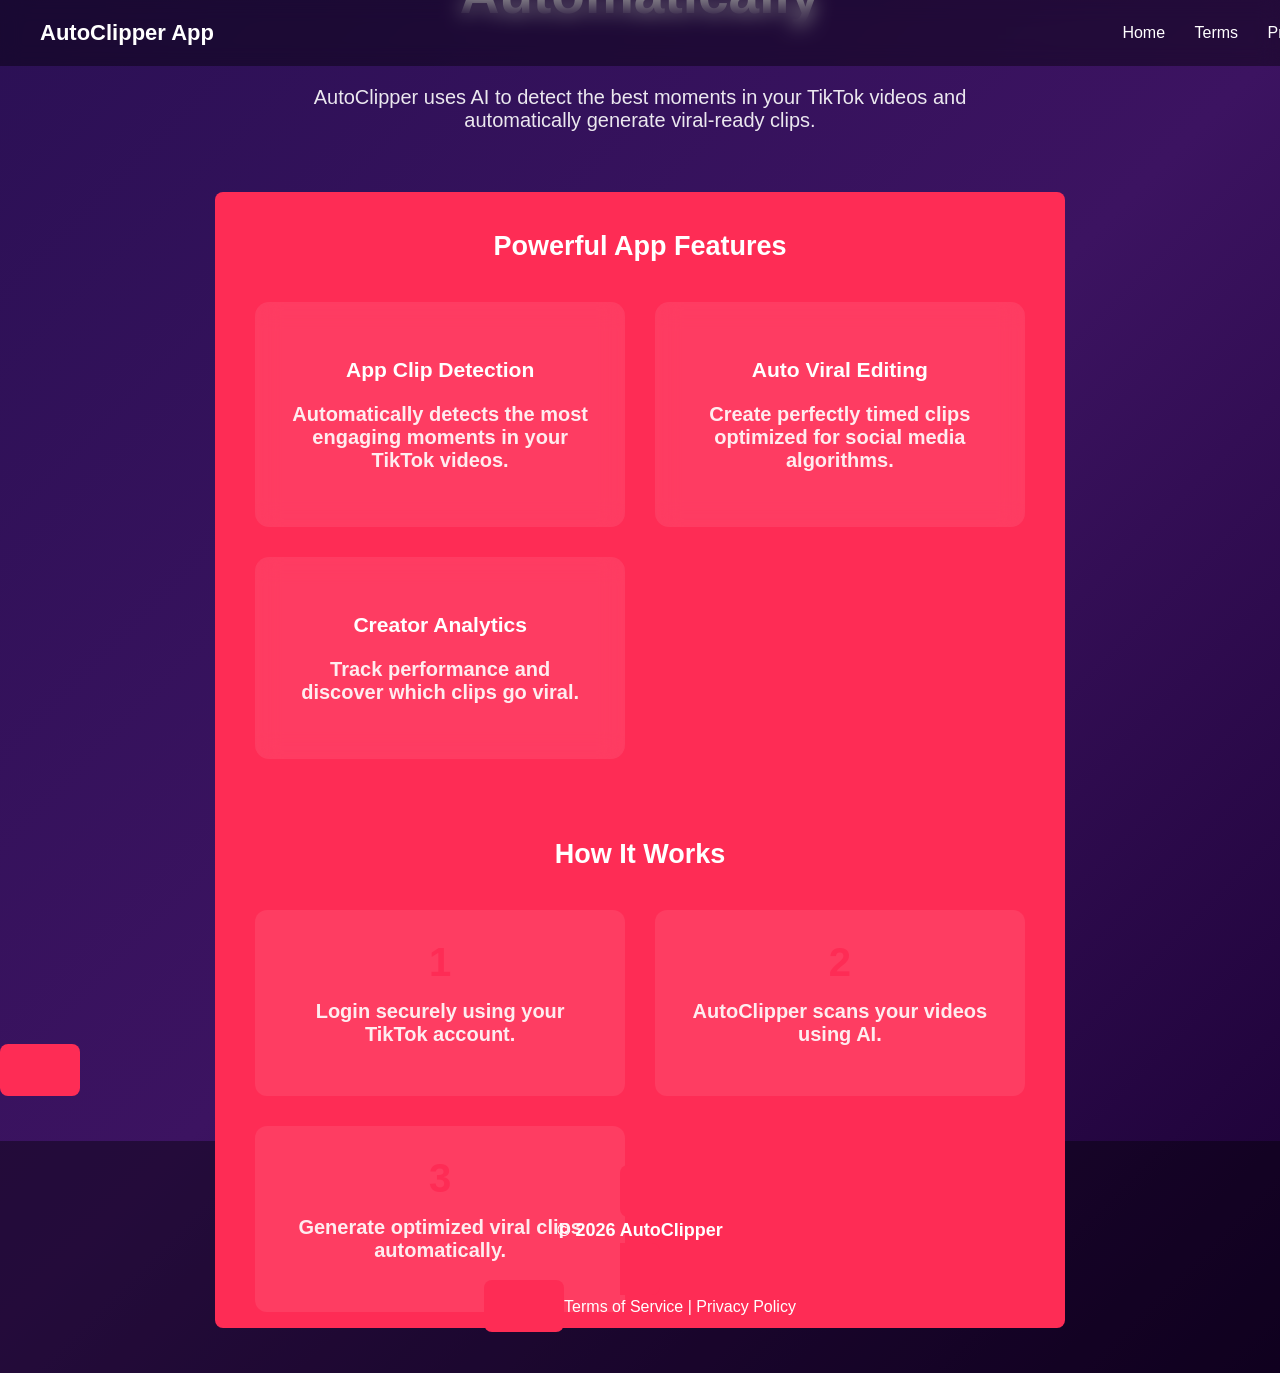
==== index.html @ c723d122 "commint and files" ====
<!DOCTYPE html>
<html lang="en">

<head>

<meta charset="UTF-8">
<meta name="viewport" content="width=device-width, initial-scale=1.0">

<title>AutoClipper App</title>

<style>

body{
margin:0;
font-family:Arial, Helvetica, sans-serif;
background:linear-gradient(135deg,#2b1055,#3c1361,#1a0033);
color:white;
}

nav{
position:fixed;
top:0;
width:100%;
display:flex;
justify-content:space-between;
align-items:center;
padding:20px 40px;
background:rgba(0,0,0,0.4);
backdrop-filter:blur(10px);
z-index:1000;
}

nav .logo{
font-size:22px;
font-weight:bold;
}

nav a{
color:white;
text-decoration:none;
margin-left:25px;
cursor:pointer;
}

.hero{
height:100vh;
display:flex;
flex-direction:column;
justify-content:center;
align-items:center;
text-align:center;
padding:20px;
}

.hero h1{
font-size:55px;
max-width:900px;
}

.hero p{
font-size:20px;
max-width:700px;
opacity:0.9;
margin-top:15px;
}

.tiktok-btn{
margin-top:40px;
padding:16px 40px;
font-size:18px;
border-radius:8px;
background:#fe2c55;
color:white;
text-decoration:none;
font-weight:bold;
transition:0.3s;
}

.tiktok-btn:hover{
background:#ff4d73;
transform:scale(1.05);
}

.container{
max-width:1100px;
margin:auto;
padding:60px 20px;
}

.features{
display:grid;
grid-template-columns:repeat(auto-fit,minmax(250px,1fr));
gap:30px;
margin-top:40px;
}

.card{
background:rgba(255,255,255,0.08);
padding:35px;
border-radius:14px;
backdrop-filter:blur(12px);
}

.steps{
display:grid;
grid-template-columns:repeat(auto-fit,minmax(250px,1fr));
gap:30px;
margin-top:40px;
}

.step{
background:rgba(255,255,255,0.08);
padding:30px;
border-radius:12px;
text-align:center;
}

.step-number{
font-size:40px;
font-weight:bold;
margin-bottom:10px;
color:#fe2c55;
}

.page{
display:none;
padding-top:120px;
}

.page.active{
display:block;
}

.legal-box{
max-width:900px;
margin:auto;
background:rgba(255,255,255,0.08);
padding:40px;
border-radius:12px;
backdrop-filter:blur(10px);
}

footer{
text-align:center;
padding:40px;
margin-top:60px;
background:rgba(0,0,0,0.4);
}

</style>

</head>

<body>

<nav>

<div class="logo">AutoClipper App</div>

<div>
<a onclick="showPage('home')">Home</a>
<a onclick="showPage('terms')">Terms</a>
<a onclick="showPage('privacy')">Privacy</a>
</div>

</nav>

<div id="home" class="page active">

<section class="hero">

<h1>
Turn TikTok Videos Into Viral Clips Automatically
</h1>

<p>
AutoClipper uses AI to detect the best moments in your TikTok videos and automatically generate viral-ready clips.
</p>

<a class="tiktok-btn"
href="https://www.tiktok.com/v2/auth/authorize/?client_key=const client_key = aw5hxji3xptu7r10Y&scope=user.info.basic,video.publish,video.upload&response_type=code&redirect_uri=const redirect_uri = https://pabonfelipe22-eng.github.io/Autoclipperalfaone/callback&state=123>

Login with TikTok

</a>

</section>

<div class="container">

<h2>Powerful App Features</h2>

<div class="features">

<div class="card">

<h3>App Clip Detection</h3>

<p>
Automatically detects the most engaging moments in your TikTok videos.
</p>

</div>

<div class="card">

<h3>Auto Viral Editing</h3>

<p>
Create perfectly timed clips optimized for social media algorithms.
</p>

</div>

<div class="card">

<h3>Creator Analytics</h3>

<p>
Track performance and discover which clips go viral.
</p>

</div>

</div>

<h2 style="margin-top:80px;">How It Works</h2>

<div class="steps">

<div class="step">

<div class="step-number">1</div>

<p>
Login securely using your TikTok account.
</p>

</div>

<div class="step">

<div class="step-number">2</div>

<p>
AutoClipper scans your videos using AI.
</p>

</div>

<div class="step">

<div class="step-number">3</div>

<p>
Generate optimized viral clips automatically.
</p>

</div>

</div>

</div>

</div>

<div id="terms" class="page">

<div class="legal-box">

<h1>Terms of Service</h1>

<p>
By accessing or using AutoClipper you agree to these terms.
</p>

<h3>Platform Usage</h3>

<p>
AutoClipper integrates TikTok Login Kit and the TikTok Content Posting API to allow users to upload and publish content.
</p>

<h3>User Responsibilities</h3>

<ul>
<li>Users are responsible for the videos they upload.</li>
<li>Content must follow TikTok community guidelines.</li>
<li>No illegal or copyrighted material.</li>
</ul>

<h3>Permissions Used</h3>

<ul>
<li>user.info.basic</li>
<li>video.upload</li>
<li>video.publish</li>
</ul>

</div>

</div>

<div id="privacy" class="page">

<div class="legal-box">

<h1>Privacy Policy</h1>

<p>
AutoClipper respects user privacy and protects personal data.
</p>

<h3>Information Collected</h3>

<ul>
<li>Basic TikTok profile information</li>
<li>Authorization tokens for API access</li>
</ul>

<h3>How Data Is Used</h3>

<p>
Information is used only for authentication and publishing videos to TikTok through the Content Posting API.
</p>

<h3>Security</h3>

<p>
We implement security practices to protect user data from unauthorized access.
</p>

</div>

</div>

<footer>

<p>© 2026 AutoClipper</p>

<p>
<a onclick="showPage('terms')">Terms of Service</a> |
<a onclick="showPage('privacy')">Privacy Policy</a>
</p>

</footer>

<script>

function showPage(page){

document.querySelectorAll(".page").forEach(p=>{
p.classList.remove("active")
})

document.getElementById(page).classList.add("active")

window.scrollTo({top:0,behavior:"smooth"})

}

</script>

</body>

</html>
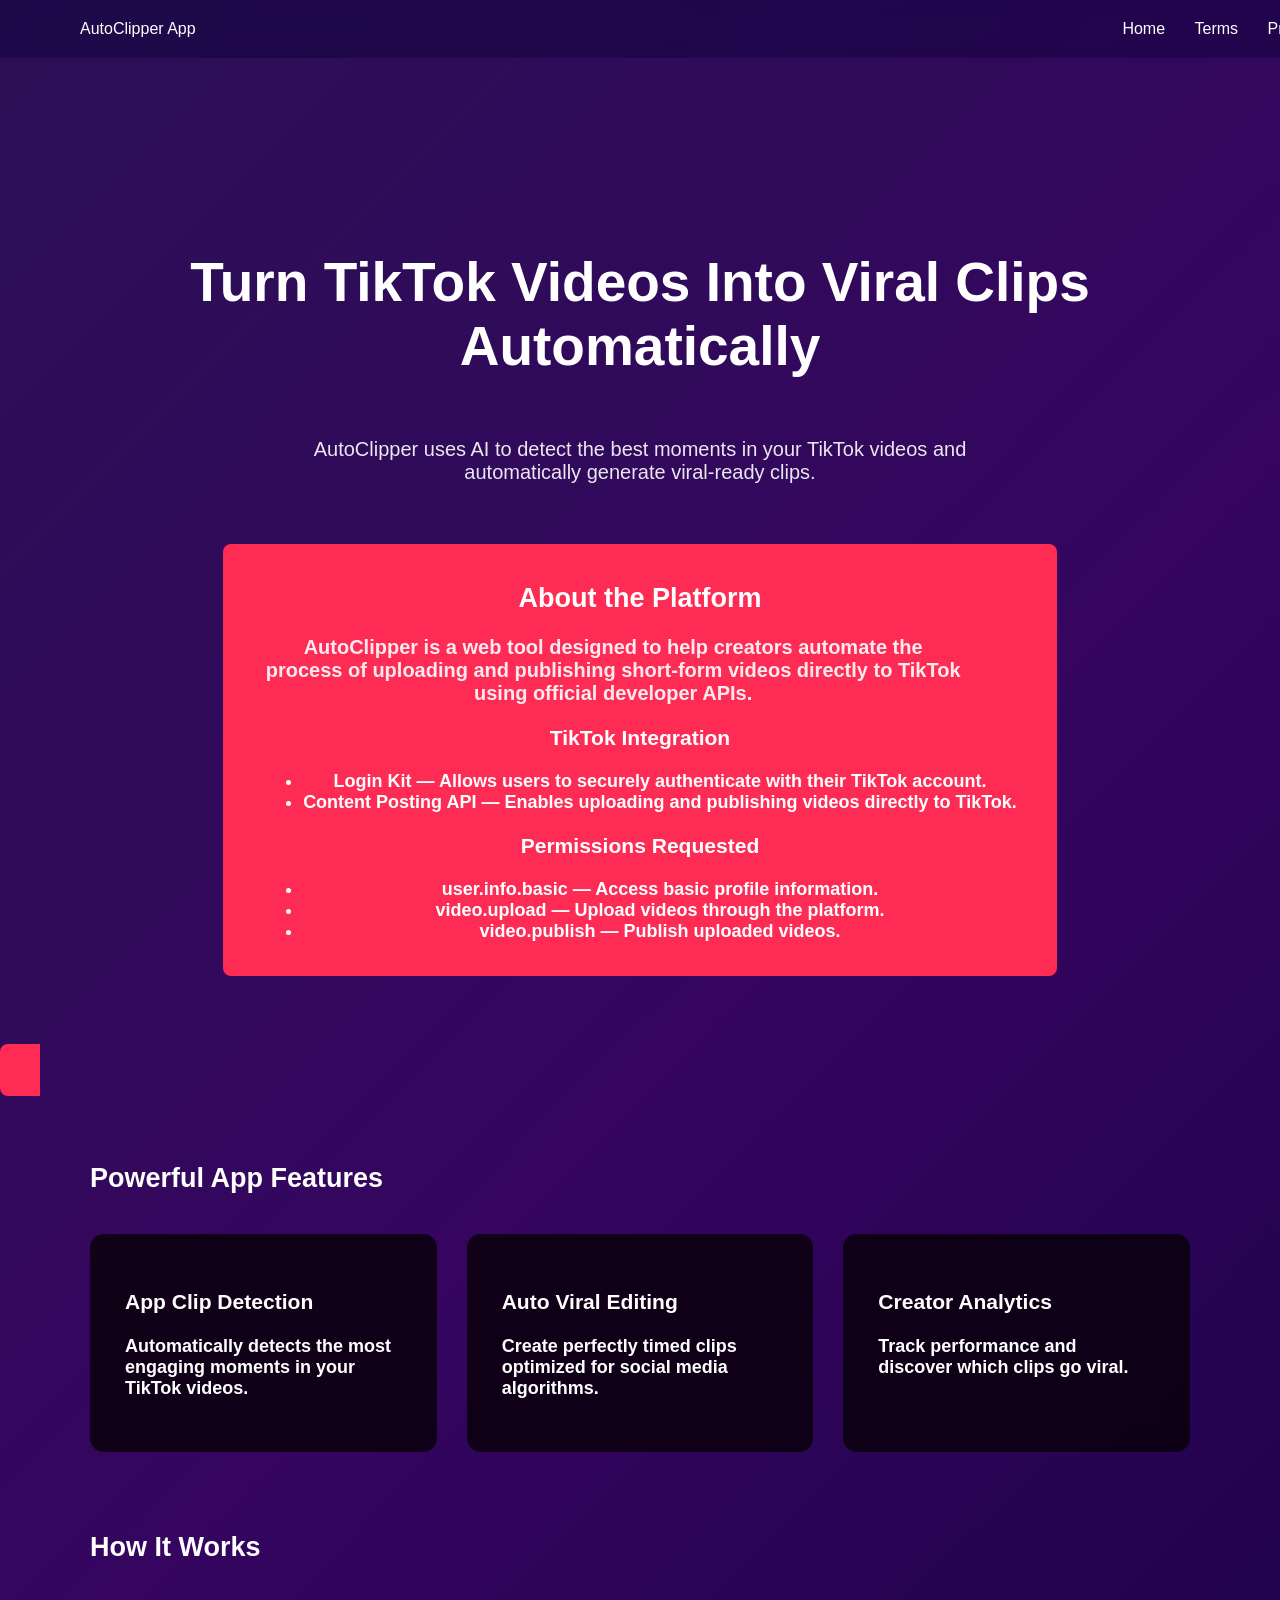
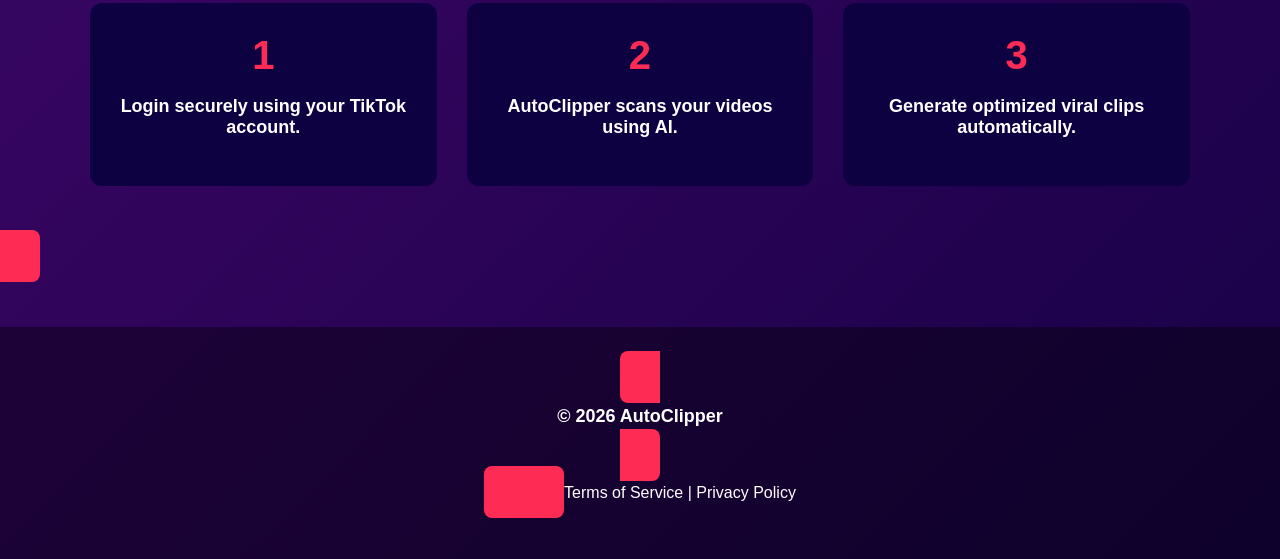
==== commit 513991a2: "modified new file" ====
--- a/index.html
+++ b/index.html
@@ -13,7 +13,7 @@
 body{
 margin:0;
 font-family:Arial, Helvetica, sans-serif;
-background:linear-gradient(135deg,#2b1055,#3c1361,#1a0033);
+background:linear-gradient(135deg,#2b1055,#35055f,#170147);
 color:white;
 }
 
@@ -30,9 +30,21 @@
 z-index:1000;
 }
 
-nav .logo{
-font-size:22px;
-font-weight:bold;
+nav{
+position:fixed;
+top:0;
+width:100%;
+display:flex;
+justify-content:space-between;
+align-items:center;
+padding:20px 80px; /* más espacio a los lados */
+background:rgba(11, 1, 57, 0.4);
+backdrop-filter:blur(10px);
+z-index:1000;
+}
+
+nav div:last-child{
+margin-right:40px; /* mueve Home Terms Privacy hacia la izquierda */
 }
 
 nav a{
@@ -40,8 +52,8 @@
 text-decoration:none;
 margin-left:25px;
 cursor:pointer;
-}
-
+font-weight:500;
+}
 .hero{
 height:100vh;
 display:flex;
@@ -95,7 +107,7 @@
 }
 
 .card{
-background:rgba(255,255,255,0.08);
+background:rgba(10, 0, 11, 0.844);
 padding:35px;
 border-radius:14px;
 backdrop-filter:blur(12px);
@@ -109,7 +121,7 @@
 }
 
 .step{
-background:rgba(255,255,255,0.08);
+background:rgb(13, 1, 65);
 padding:30px;
 border-radius:12px;
 text-align:center;
@@ -147,6 +159,28 @@
 background:rgba(0,0,0,0.4);
 }
 
+.about-platform{
+margin-top:60px;
+max-width:800px;
+background:rgba(255,255,255,0.08);
+padding:35px;
+border-radius:12px;
+backdrop-filter:blur(10px);
+text-align:left;
+}
+
+.about-platform h2{
+margin-bottom:15px;
+}
+
+.about-platform h3{
+margin-top:20px;
+}
+
+.about-platform ul{
+line-height:1.8;
+}
+
 </style>
 
 </head>
@@ -183,6 +217,31 @@
 Login with TikTok
 
 </a>
+
+<div class="about-platform">
+
+<h2>About the Platform</h2>
+
+<p>
+AutoClipper is a web tool designed to help creators automate the process of uploading and publishing short-form videos directly to TikTok using official developer APIs.
+</p>
+
+<h3>TikTok Integration</h3>
+
+<ul>
+<li><strong>Login Kit</strong> — Allows users to securely authenticate with their TikTok account.</li>
+<li><strong>Content Posting API</strong> — Enables uploading and publishing videos directly to TikTok.</li>
+</ul>
+
+<h3>Permissions Requested</h3>
+
+<ul>
+<li><strong>user.info.basic</strong> — Access basic profile information.</li>
+<li><strong>video.upload</strong> — Upload videos through the platform.</li>
+<li><strong>video.publish</strong> — Publish uploaded videos.</li>
+</ul>
+
+</div>
 
 </section>
 
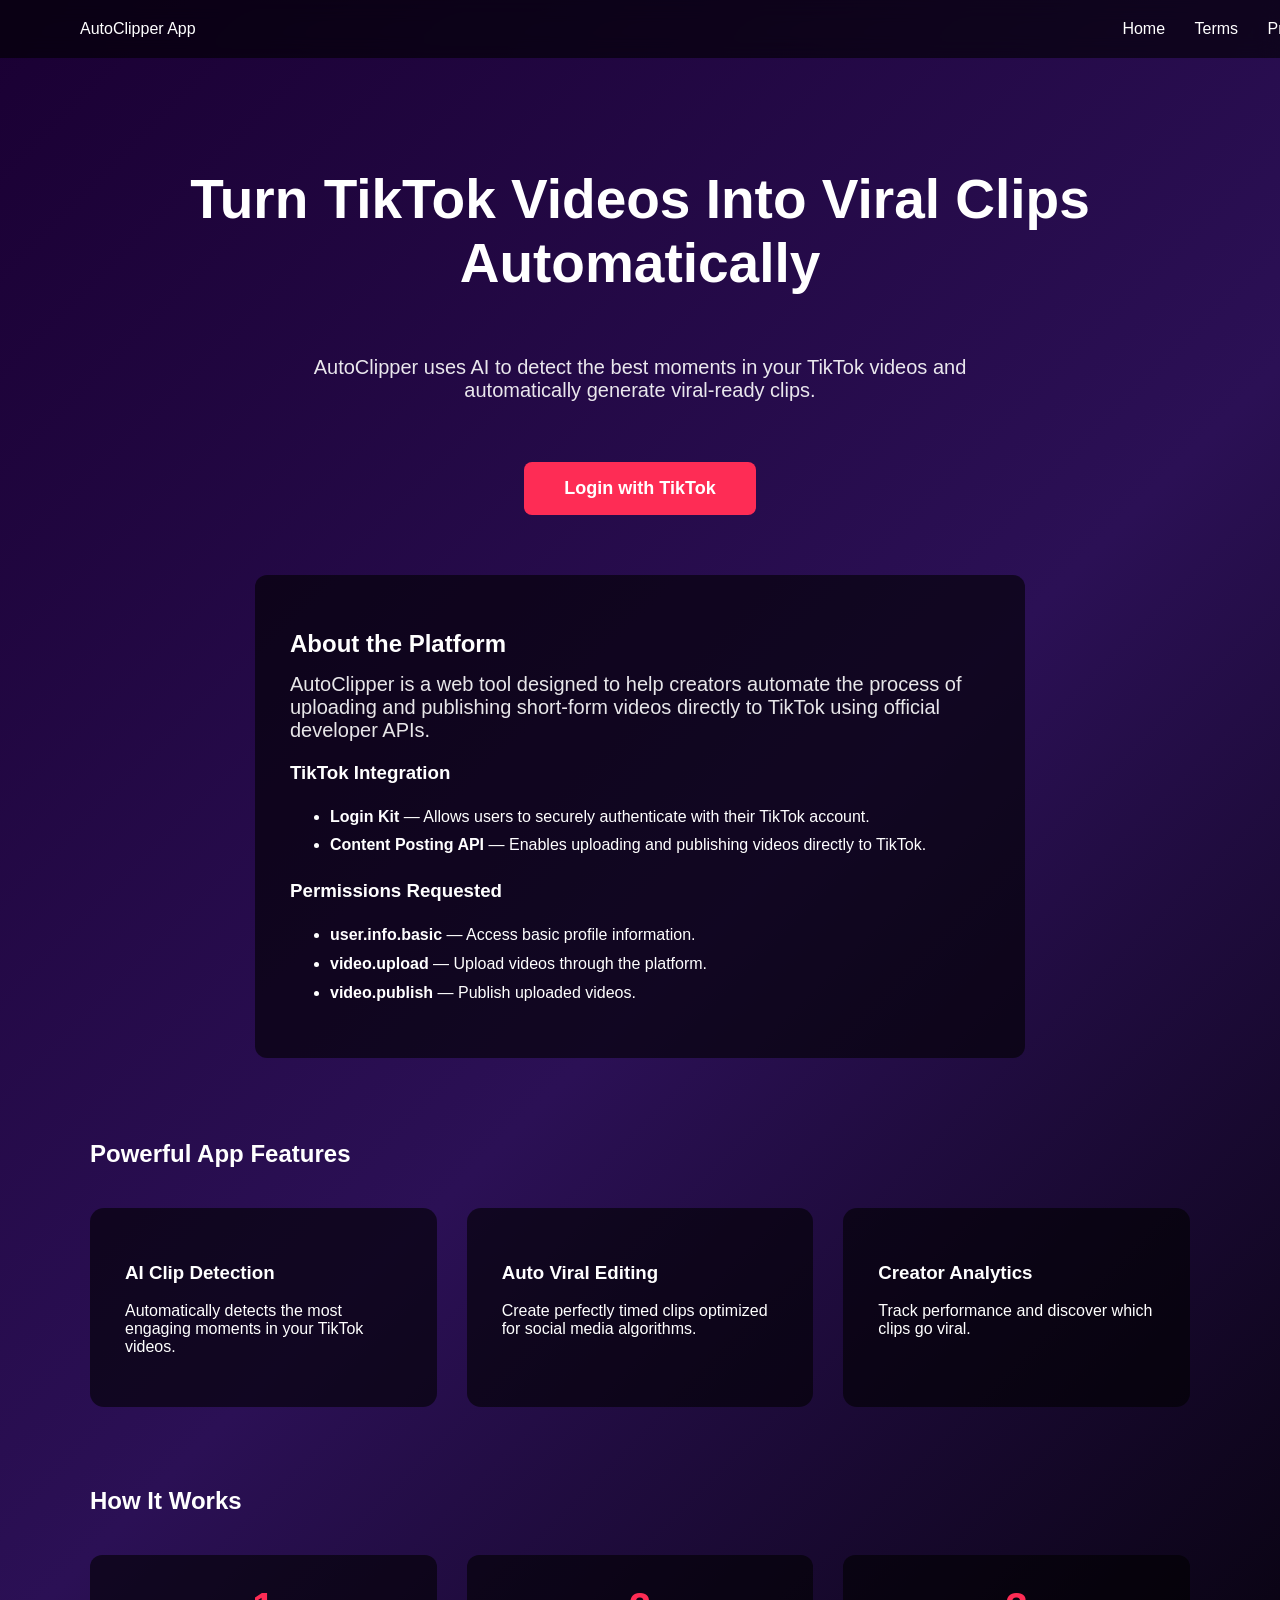
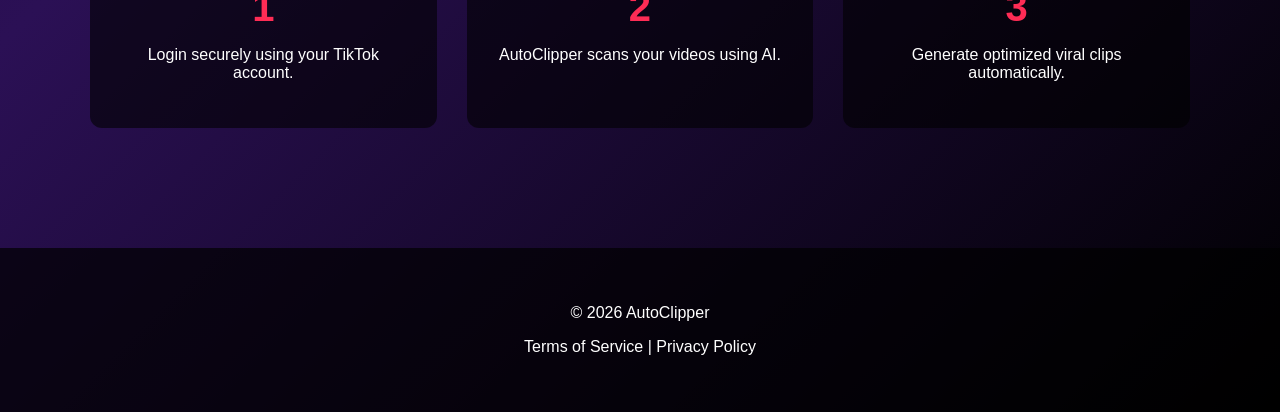
==== commit 7f284c45: "the big modificed in the new file index" ====
--- a/index.html
+++ b/index.html
@@ -13,7 +13,11 @@
 body{
 margin:0;
 font-family:Arial, Helvetica, sans-serif;
-background:linear-gradient(135deg,#2b1055,#35055f,#170147);
+
+/* fondo morado oscuro + negro */
+
+background:linear-gradient(135deg,#1a0033,#2b1055,#000000);
+
 color:white;
 }
 
@@ -24,27 +28,14 @@
 display:flex;
 justify-content:space-between;
 align-items:center;
-padding:20px 40px;
-background:rgba(0,0,0,0.4);
+padding:20px 80px;
+background:rgba(0,0,0,0.6);
 backdrop-filter:blur(10px);
 z-index:1000;
 }
 
-nav{
-position:fixed;
-top:0;
-width:100%;
-display:flex;
-justify-content:space-between;
-align-items:center;
-padding:20px 80px; /* más espacio a los lados */
-background:rgba(11, 1, 57, 0.4);
-backdrop-filter:blur(10px);
-z-index:1000;
-}
-
 nav div:last-child{
-margin-right:40px; /* mueve Home Terms Privacy hacia la izquierda */
+margin-right:40px;
 }
 
 nav a{
@@ -54,6 +45,7 @@
 cursor:pointer;
 font-weight:500;
 }
+
 .hero{
 height:100vh;
 display:flex;
@@ -107,10 +99,9 @@
 }
 
 .card{
-background:rgba(10, 0, 11, 0.844);
+background:rgba(0,0,0,0.6);
 padding:35px;
 border-radius:14px;
-backdrop-filter:blur(12px);
 }
 
 .steps{
@@ -121,7 +112,7 @@
 }
 
 .step{
-background:rgb(13, 1, 65);
+background:rgba(0,0,0,0.6);
 padding:30px;
 border-radius:12px;
 text-align:center;
@@ -146,26 +137,24 @@
 .legal-box{
 max-width:900px;
 margin:auto;
-background:rgba(255,255,255,0.08);
+background:rgba(0,0,0,0.6);
 padding:40px;
 border-radius:12px;
-backdrop-filter:blur(10px);
 }
 
 footer{
 text-align:center;
 padding:40px;
 margin-top:60px;
-background:rgba(0,0,0,0.4);
+background:rgba(0,0,0,0.7);
 }
 
 .about-platform{
 margin-top:60px;
 max-width:800px;
-background:rgba(255,255,255,0.08);
+background:rgba(0,0,0,0.6);
 padding:35px;
 border-radius:12px;
-backdrop-filter:blur(10px);
 text-align:left;
 }
 
@@ -199,6 +188,7 @@
 
 </nav>
 
+
 <div id="home" class="page active">
 
 <section class="hero">
@@ -212,11 +202,12 @@
 </p>
 
 <a class="tiktok-btn"
-href="https://www.tiktok.com/v2/auth/authorize/?client_key=const client_key = aw5hxji3xptu7r10Y&scope=user.info.basic,video.publish,video.upload&response_type=code&redirect_uri=const redirect_uri = https://pabonfelipe22-eng.github.io/Autoclipperalfaone/callback&state=123>
+href="https://www.tiktok.com/v2/auth/authorize/?client_key=aw5hxji3xptu7r10Y&scope=user.info.basic,video.publish,video.upload&response_type=code&redirect_uri=https://pabonfelipe22-eng.github.io/Autoclipperalfaone/callback&state=123">
 
 Login with TikTok
 
 </a>
+
 
 <div class="about-platform">
 
@@ -252,33 +243,18 @@
 <div class="features">
 
 <div class="card">
-
-<h3>App Clip Detection</h3>
-
-<p>
-Automatically detects the most engaging moments in your TikTok videos.
-</p>
-
+<h3>AI Clip Detection</h3>
+<p>Automatically detects the most engaging moments in your TikTok videos.</p>
 </div>
 
 <div class="card">
-
 <h3>Auto Viral Editing</h3>
-
-<p>
-Create perfectly timed clips optimized for social media algorithms.
-</p>
-
+<p>Create perfectly timed clips optimized for social media algorithms.</p>
 </div>
 
 <div class="card">
-
 <h3>Creator Analytics</h3>
-
-<p>
-Track performance and discover which clips go viral.
-</p>
-
+<p>Track performance and discover which clips go viral.</p>
 </div>
 
 </div>
@@ -288,40 +264,26 @@
 <div class="steps">
 
 <div class="step">
-
 <div class="step-number">1</div>
-
-<p>
-Login securely using your TikTok account.
-</p>
-
+<p>Login securely using your TikTok account.</p>
 </div>
 
 <div class="step">
-
 <div class="step-number">2</div>
-
-<p>
-AutoClipper scans your videos using AI.
-</p>
-
+<p>AutoClipper scans your videos using AI.</p>
 </div>
 
 <div class="step">
-
 <div class="step-number">3</div>
-
-<p>
-Generate optimized viral clips automatically.
-</p>
-
-</div>
-
-</div>
-
-</div>
-
-</div>
+<p>Generate optimized viral clips automatically.</p>
+</div>
+
+</div>
+
+</div>
+
+</div>
+
 
 <div id="terms" class="page">
 
@@ -329,17 +291,7 @@
 
 <h1>Terms of Service</h1>
 
-<p>
-By accessing or using AutoClipper you agree to these terms.
-</p>
-
-<h3>Platform Usage</h3>
-
-<p>
-AutoClipper integrates TikTok Login Kit and the TikTok Content Posting API to allow users to upload and publish content.
-</p>
-
-<h3>User Responsibilities</h3>
+<p>By accessing or using AutoClipper you agree to these terms.</p>
 
 <ul>
 <li>Users are responsible for the videos they upload.</li>
@@ -347,50 +299,28 @@
 <li>No illegal or copyrighted material.</li>
 </ul>
 
-<h3>Permissions Used</h3>
+</div>
+
+</div>
+
+
+<div id="privacy" class="page">
+
+<div class="legal-box">
+
+<h1>Privacy Policy</h1>
+
+<p>AutoClipper respects user privacy.</p>
 
 <ul>
-<li>user.info.basic</li>
-<li>video.upload</li>
-<li>video.publish</li>
+<li>Basic TikTok profile information may be accessed.</li>
+<li>Authorization tokens are used for API access.</li>
 </ul>
 
 </div>
 
 </div>
 
-<div id="privacy" class="page">
-
-<div class="legal-box">
-
-<h1>Privacy Policy</h1>
-
-<p>
-AutoClipper respects user privacy and protects personal data.
-</p>
-
-<h3>Information Collected</h3>
-
-<ul>
-<li>Basic TikTok profile information</li>
-<li>Authorization tokens for API access</li>
-</ul>
-
-<h3>How Data Is Used</h3>
-
-<p>
-Information is used only for authentication and publishing videos to TikTok through the Content Posting API.
-</p>
-
-<h3>Security</h3>
-
-<p>
-We implement security practices to protect user data from unauthorized access.
-</p>
-
-</div>
-
-</div>
 
 <footer>
 
@@ -403,6 +333,7 @@
 
 </footer>
 
+
 <script>
 
 function showPage(page){
@@ -420,5 +351,4 @@
 </script>
 
 </body>
-
 </html>
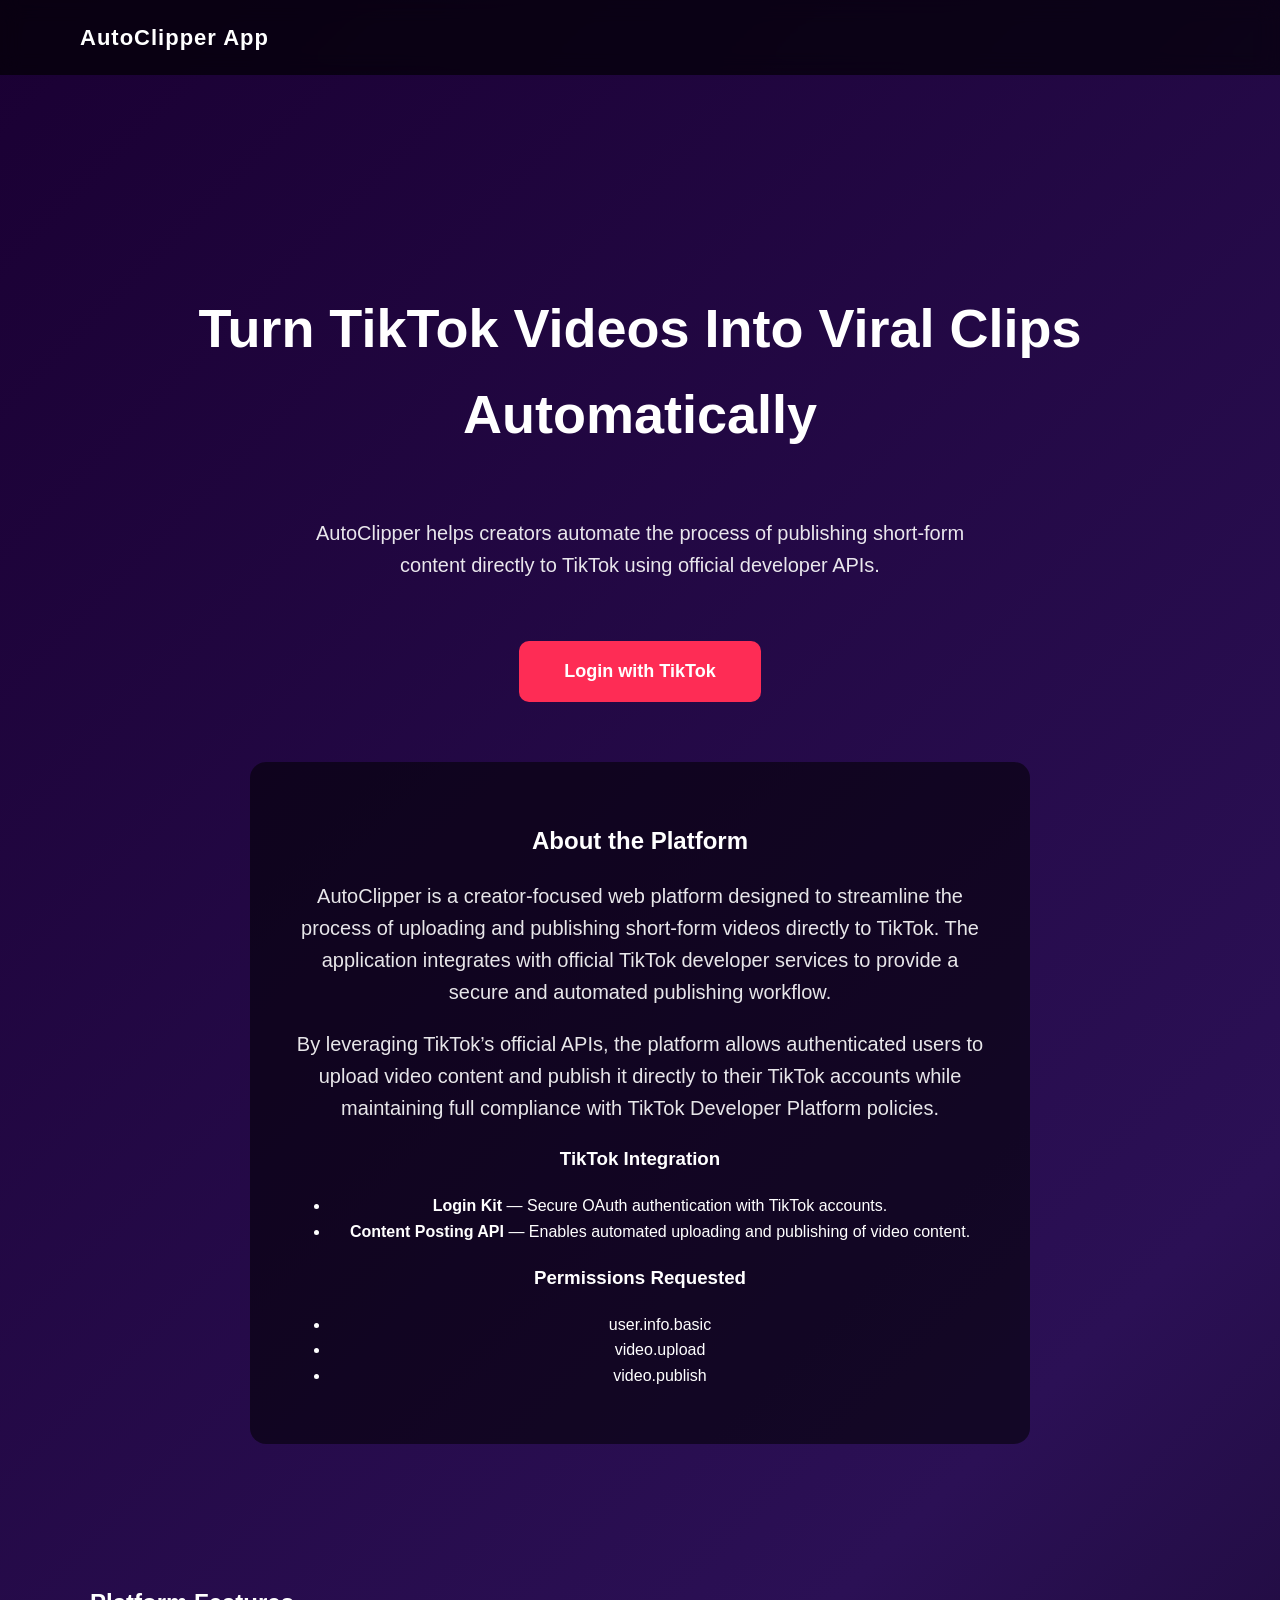
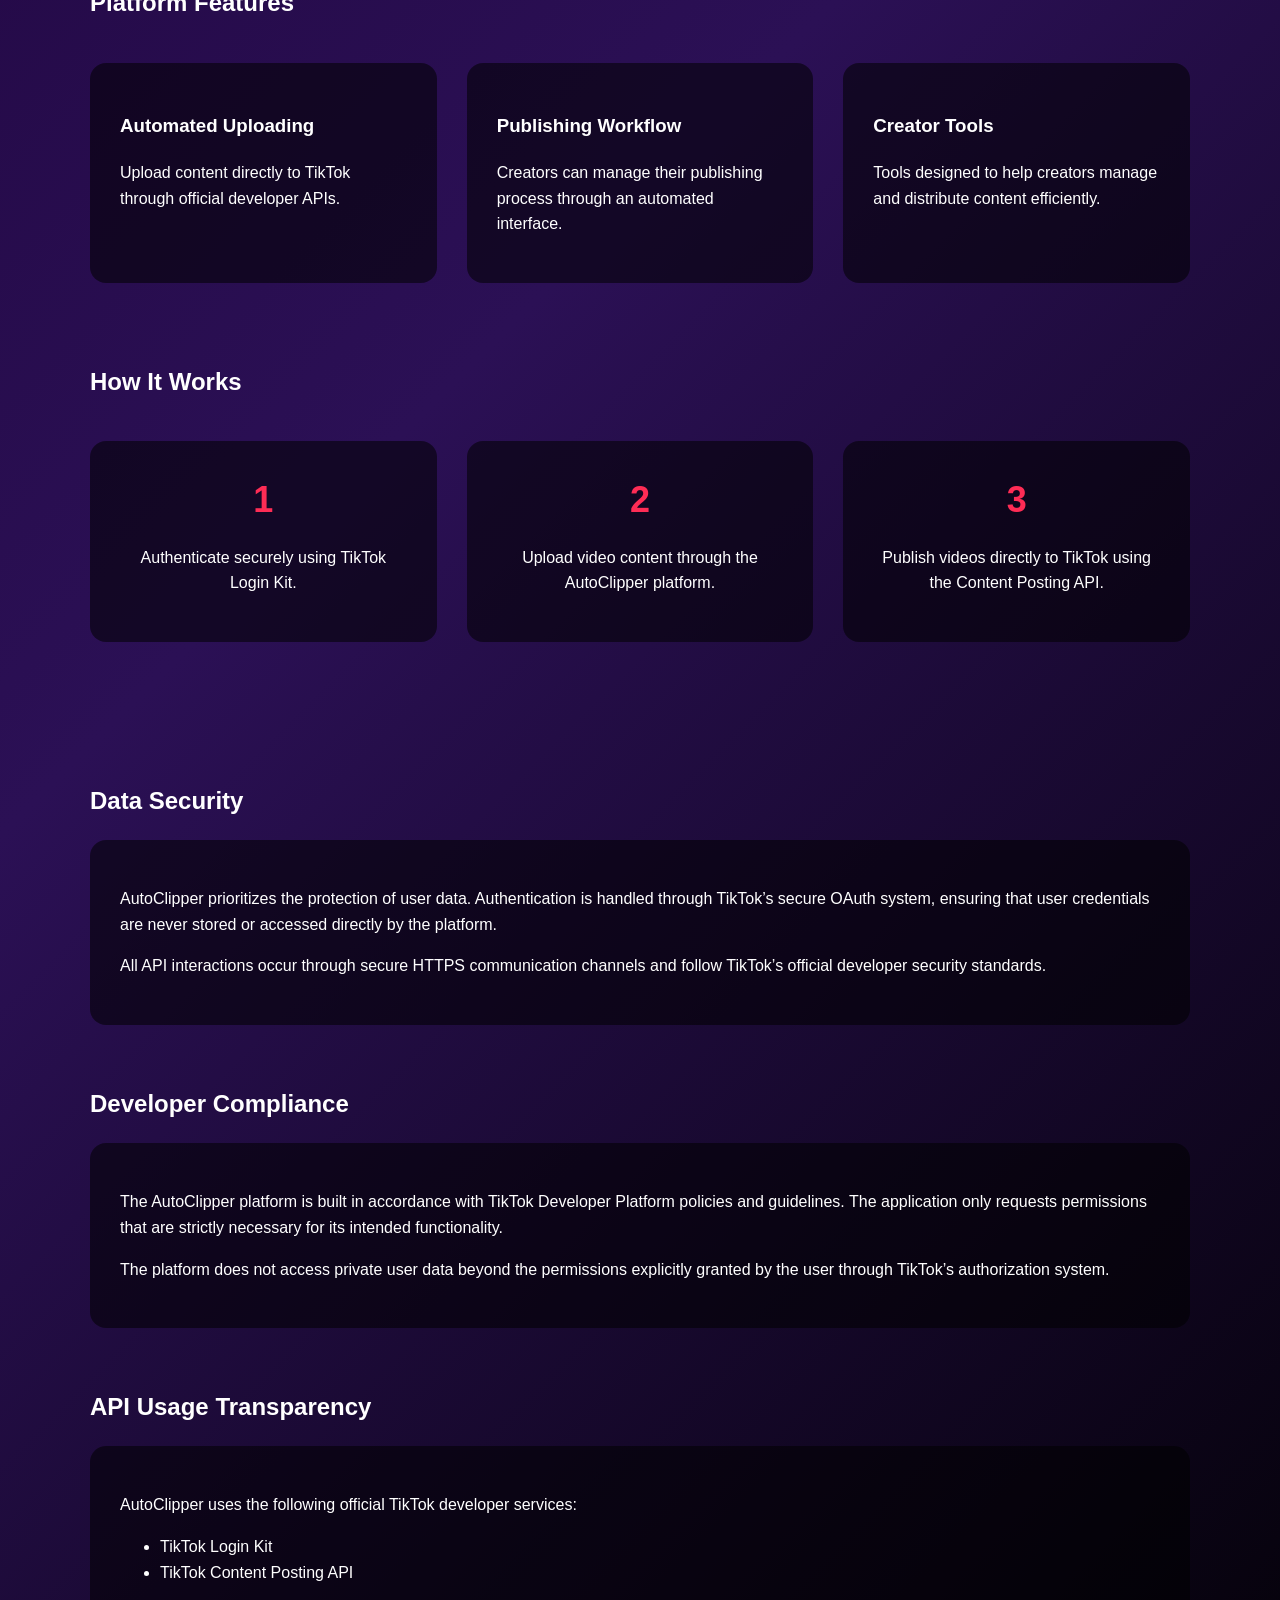
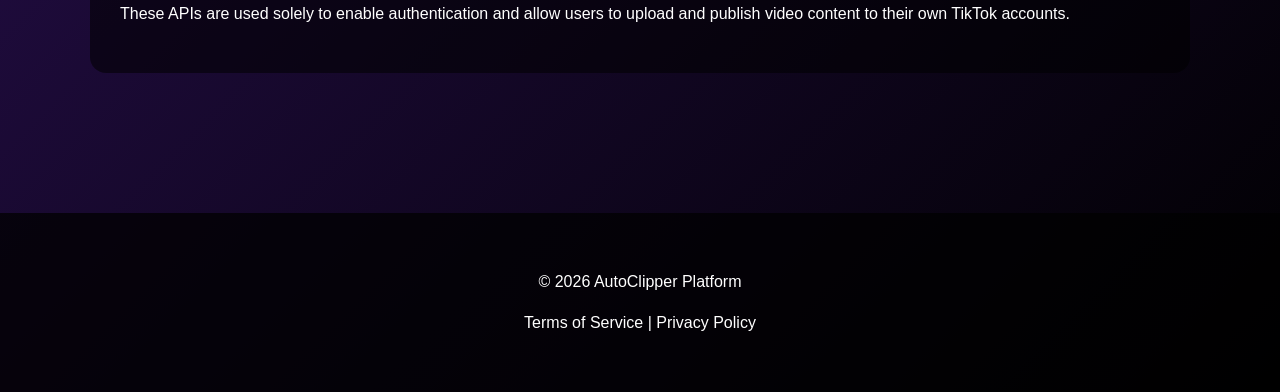
==== commit 409b0b02: "webbsite in the new file" ====
--- a/index.html
+++ b/index.html
@@ -6,20 +6,19 @@
 <meta charset="UTF-8">
 <meta name="viewport" content="width=device-width, initial-scale=1.0">
 
-<title>AutoClipper App</title>
+<title>AutoClipper Platform</title>
 
 <style>
 
 body{
 margin:0;
 font-family:Arial, Helvetica, sans-serif;
-
-/* fondo morado oscuro + negro */
-
 background:linear-gradient(135deg,#1a0033,#2b1055,#000000);
-
 color:white;
-}
+line-height:1.6;
+}
+
+/* NAVBAR */
 
 nav{
 position:fixed;
@@ -29,35 +28,43 @@
 justify-content:space-between;
 align-items:center;
 padding:20px 80px;
-background:rgba(0,0,0,0.6);
+background:rgba(0,0,0,0.65);
 backdrop-filter:blur(10px);
 z-index:1000;
 }
 
-nav div:last-child{
-margin-right:40px;
+.logo{
+font-size:22px;
+font-weight:bold;
+letter-spacing:1px;
 }
 
 nav a{
 color:white;
 text-decoration:none;
 margin-left:25px;
+font-weight:500;
 cursor:pointer;
-font-weight:500;
-}
+}
+
+nav a:hover{
+color:#ff4d73;
+}
+
+/* HERO */
 
 .hero{
-height:100vh;
+min-height:100vh;
 display:flex;
 flex-direction:column;
 justify-content:center;
 align-items:center;
 text-align:center;
-padding:20px;
+padding:120px 20px 60px 20px;
 }
 
 .hero h1{
-font-size:55px;
+font-size:54px;
 max-width:900px;
 }
 
@@ -70,9 +77,9 @@
 
 .tiktok-btn{
 margin-top:40px;
-padding:16px 40px;
+padding:16px 45px;
 font-size:18px;
-border-radius:8px;
+border-radius:10px;
 background:#fe2c55;
 color:white;
 text-decoration:none;
@@ -85,6 +92,19 @@
 transform:scale(1.05);
 }
 
+/* CARD */
+
+.card{
+background:rgba(0,0,0,0.55);
+padding:40px;
+border-radius:16px;
+max-width:900px;
+margin:auto;
+margin-top:60px;
+}
+
+/* GRID */
+
 .container{
 max-width:1100px;
 margin:auto;
@@ -93,37 +113,40 @@
 
 .features{
 display:grid;
-grid-template-columns:repeat(auto-fit,minmax(250px,1fr));
+grid-template-columns:repeat(auto-fit,minmax(260px,1fr));
 gap:30px;
 margin-top:40px;
 }
 
-.card{
-background:rgba(0,0,0,0.6);
-padding:35px;
-border-radius:14px;
-}
+.feature{
+background:rgba(0,0,0,0.55);
+padding:30px;
+border-radius:16px;
+}
+
+/* STEPS */
 
 .steps{
 display:grid;
-grid-template-columns:repeat(auto-fit,minmax(250px,1fr));
+grid-template-columns:repeat(auto-fit,minmax(260px,1fr));
 gap:30px;
 margin-top:40px;
 }
 
 .step{
-background:rgba(0,0,0,0.6);
+background:rgba(0,0,0,0.55);
 padding:30px;
-border-radius:12px;
+border-radius:16px;
 text-align:center;
 }
 
 .step-number{
-font-size:40px;
+font-size:36px;
 font-weight:bold;
-margin-bottom:10px;
 color:#fe2c55;
 }
+
+/* LEGAL */
 
 .page{
 display:none;
@@ -134,40 +157,34 @@
 display:block;
 }
 
-.legal-box{
+.legal{
 max-width:900px;
 margin:auto;
-background:rgba(0,0,0,0.6);
-padding:40px;
-border-radius:12px;
-}
+background:rgba(0,0,0,0.65);
+padding:50px;
+border-radius:16px;
+}
+
+.legal h2{
+color:#ff4d73;
+margin-top:40px;
+}
+
+/* FOOTER */
 
 footer{
 text-align:center;
 padding:40px;
-margin-top:60px;
-background:rgba(0,0,0,0.7);
-}
-
-.about-platform{
-margin-top:60px;
-max-width:800px;
-background:rgba(0,0,0,0.6);
-padding:35px;
-border-radius:12px;
-text-align:left;
-}
-
-.about-platform h2{
-margin-bottom:15px;
-}
-
-.about-platform h3{
-margin-top:20px;
-}
-
-.about-platform ul{
-line-height:1.8;
+margin-top:80px;
+background:rgba(0,0,0,0.75);
+}
+
+footer a{
+cursor:pointer;
+}
+
+footer a:hover{
+color:#ff4d73;
 }
 
 </style>
@@ -182,54 +199,54 @@
 
 <div>
 <a onclick="showPage('home')">Home</a>
-<a onclick="showPage('terms')">Terms</a>
-<a onclick="showPage('privacy')">Privacy</a>
+
 </div>
 
 </nav>
 
 
+<!-- HOME -->
+
 <div id="home" class="page active">
 
 <section class="hero">
 
-<h1>
-Turn TikTok Videos Into Viral Clips Automatically
-</h1>
-
-<p>
-AutoClipper uses AI to detect the best moments in your TikTok videos and automatically generate viral-ready clips.
+<h1>Turn TikTok Videos Into Viral Clips Automatically</h1>
+
+<p>
+AutoClipper helps creators automate the process of publishing short-form content directly to TikTok using official developer APIs.
 </p>
 
 <a class="tiktok-btn"
 href="https://www.tiktok.com/v2/auth/authorize/?client_key=aw5hxji3xptu7r10Y&scope=user.info.basic,video.publish,video.upload&response_type=code&redirect_uri=https://pabonfelipe22-eng.github.io/Autoclipperalfaone/callback&state=123">
-
 Login with TikTok
-
 </a>
 
-
-<div class="about-platform">
+<div class="card">
 
 <h2>About the Platform</h2>
 
 <p>
-AutoClipper is a web tool designed to help creators automate the process of uploading and publishing short-form videos directly to TikTok using official developer APIs.
+AutoClipper is a creator-focused web platform designed to streamline the process of uploading and publishing short-form videos directly to TikTok. The application integrates with official TikTok developer services to provide a secure and automated publishing workflow.
+</p>
+
+<p>
+By leveraging TikTok’s official APIs, the platform allows authenticated users to upload video content and publish it directly to their TikTok accounts while maintaining full compliance with TikTok Developer Platform policies.
 </p>
 
 <h3>TikTok Integration</h3>
 
 <ul>
-<li><strong>Login Kit</strong> — Allows users to securely authenticate with their TikTok account.</li>
-<li><strong>Content Posting API</strong> — Enables uploading and publishing videos directly to TikTok.</li>
+<li><b>Login Kit</b> — Secure OAuth authentication with TikTok accounts.</li>
+<li><b>Content Posting API</b> — Enables automated uploading and publishing of video content.</li>
 </ul>
 
 <h3>Permissions Requested</h3>
 
 <ul>
-<li><strong>user.info.basic</strong> — Access basic profile information.</li>
-<li><strong>video.upload</strong> — Upload videos through the platform.</li>
-<li><strong>video.publish</strong> — Publish uploaded videos.</li>
+<li>user.info.basic</li>
+<li>video.upload</li>
+<li>video.publish</li>
 </ul>
 
 </div>
@@ -238,26 +255,27 @@
 
 <div class="container">
 
-<h2>Powerful App Features</h2>
+<h2>Platform Features</h2>
 
 <div class="features">
 
-<div class="card">
-<h3>AI Clip Detection</h3>
-<p>Automatically detects the most engaging moments in your TikTok videos.</p>
-</div>
-
-<div class="card">
-<h3>Auto Viral Editing</h3>
-<p>Create perfectly timed clips optimized for social media algorithms.</p>
-</div>
-
-<div class="card">
-<h3>Creator Analytics</h3>
-<p>Track performance and discover which clips go viral.</p>
-</div>
-
-</div>
+<div class="feature">
+<h3>Automated Uploading</h3>
+<p>Upload content directly to TikTok through official developer APIs.</p>
+</div>
+
+<div class="feature">
+<h3>Publishing Workflow</h3>
+<p>Creators can manage their publishing process through an automated interface.</p>
+</div>
+
+<div class="feature">
+<h3>Creator Tools</h3>
+<p>Tools designed to help creators manage and distribute content efficiently.</p>
+</div>
+
+</div>
+
 
 <h2 style="margin-top:80px;">How It Works</h2>
 
@@ -265,58 +283,172 @@
 
 <div class="step">
 <div class="step-number">1</div>
-<p>Login securely using your TikTok account.</p>
+<p>Authenticate securely using TikTok Login Kit.</p>
 </div>
 
 <div class="step">
 <div class="step-number">2</div>
-<p>AutoClipper scans your videos using AI.</p>
+<p>Upload video content through the AutoClipper platform.</p>
 </div>
 
 <div class="step">
 <div class="step-number">3</div>
-<p>Generate optimized viral clips automatically.</p>
-</div>
-
-</div>
-
-</div>
-
-</div>
-
+<p>Publish videos directly to TikTok using the Content Posting API.</p>
+</div>
+
+</div>
+
+</div>
+
+
+<div class="container">
+
+<h2>Data Security</h2>
+
+<div class="feature">
+
+<p>
+AutoClipper prioritizes the protection of user data. Authentication is handled through TikTok’s secure OAuth system, ensuring that user credentials are never stored or accessed directly by the platform.
+</p>
+
+<p>
+All API interactions occur through secure HTTPS communication channels and follow TikTok’s official developer security standards.
+</p>
+
+</div>
+
+
+<h2 style="margin-top:60px;">Developer Compliance</h2>
+
+<div class="feature">
+
+<p>
+The AutoClipper platform is built in accordance with TikTok Developer Platform policies and guidelines. The application only requests permissions that are strictly necessary for its intended functionality.
+</p>
+
+<p>
+The platform does not access private user data beyond the permissions explicitly granted by the user through TikTok’s authorization system.
+</p>
+
+</div>
+
+
+<h2 style="margin-top:60px;">API Usage Transparency</h2>
+
+<div class="feature">
+
+<p>
+AutoClipper uses the following official TikTok developer services:
+</p>
+
+<ul>
+<li>TikTok Login Kit</li>
+<li>TikTok Content Posting API</li>
+</ul>
+
+<p>
+These APIs are used solely to enable authentication and allow users to upload and publish video content to their own TikTok accounts.
+</p>
+
+</div>
+
+</div>
+
+</div>
+
+
+<!-- TERMS -->
 
 <div id="terms" class="page">
 
-<div class="legal-box">
+<div class="legal">
 
 <h1>Terms of Service</h1>
 
-<p>By accessing or using AutoClipper you agree to these terms.</p>
+<p>
+By accessing or using AutoClipper, users agree to comply with the following terms and conditions governing the use of the platform.
+</p>
+
+<h2>Use of Service</h2>
+
+<p>
+AutoClipper provides tools that integrate with TikTok developer APIs to allow users to upload and publish content to their own TikTok accounts.
+</p>
+
+<h2>User Responsibilities</h2>
 
 <ul>
-<li>Users are responsible for the videos they upload.</li>
-<li>Content must follow TikTok community guidelines.</li>
-<li>No illegal or copyrighted material.</li>
+<li>Users are responsible for the content they upload.</li>
+<li>Content must comply with TikTok Community Guidelines.</li>
+<li>Users must not upload illegal or copyrighted material without authorization.</li>
 </ul>
 
-</div>
-
-</div>
-
+<h2>Service Availability</h2>
+
+<p>
+The platform is provided as a web utility and may be modified, suspended, or discontinued at any time without prior notice.
+</p>
+
+<h2>Limitation of Liability</h2>
+
+<p>
+AutoClipper does not guarantee performance outcomes such as reach, engagement, or viral success.
+</p>
+
+<h2>Updates to Terms</h2>
+
+<p>
+These terms may be updated periodically to reflect platform changes or regulatory requirements.
+</p>
+
+</div>
+
+</div>
+
+
+<!-- PRIVACY -->
 
 <div id="privacy" class="page">
 
-<div class="legal-box">
+<div class="legal">
 
 <h1>Privacy Policy</h1>
 
-<p>AutoClipper respects user privacy.</p>
+<p>
+AutoClipper is committed to protecting user privacy and maintaining transparency regarding data usage.
+</p>
+
+<h2>Information Accessed</h2>
 
 <ul>
-<li>Basic TikTok profile information may be accessed.</li>
-<li>Authorization tokens are used for API access.</li>
+<li>Basic TikTok profile information</li>
+<li>Authorization tokens required for API communication</li>
 </ul>
 
+<h2>How Information Is Used</h2>
+
+<p>
+The information accessed is used exclusively for authentication and enabling the uploading and publishing of videos through the platform.
+</p>
+
+<h2>Data Sharing</h2>
+
+<p>
+AutoClipper does not sell, rent, or distribute personal information to third parties.
+</p>
+
+<h2>Security</h2>
+
+<p>
+Security measures are implemented to protect user data and ensure secure API communication.
+</p>
+
+<h2>Policy Updates</h2>
+
+<p>
+This Privacy Policy may be updated periodically to remain compliant with platform and regulatory standards.
+</p>
+
 </div>
 
 </div>
@@ -324,7 +456,7 @@
 
 <footer>
 
-<p>© 2026 AutoClipper</p>
+<p>© 2026 AutoClipper Platform</p>
 
 <p>
 <a onclick="showPage('terms')">Terms of Service</a> |
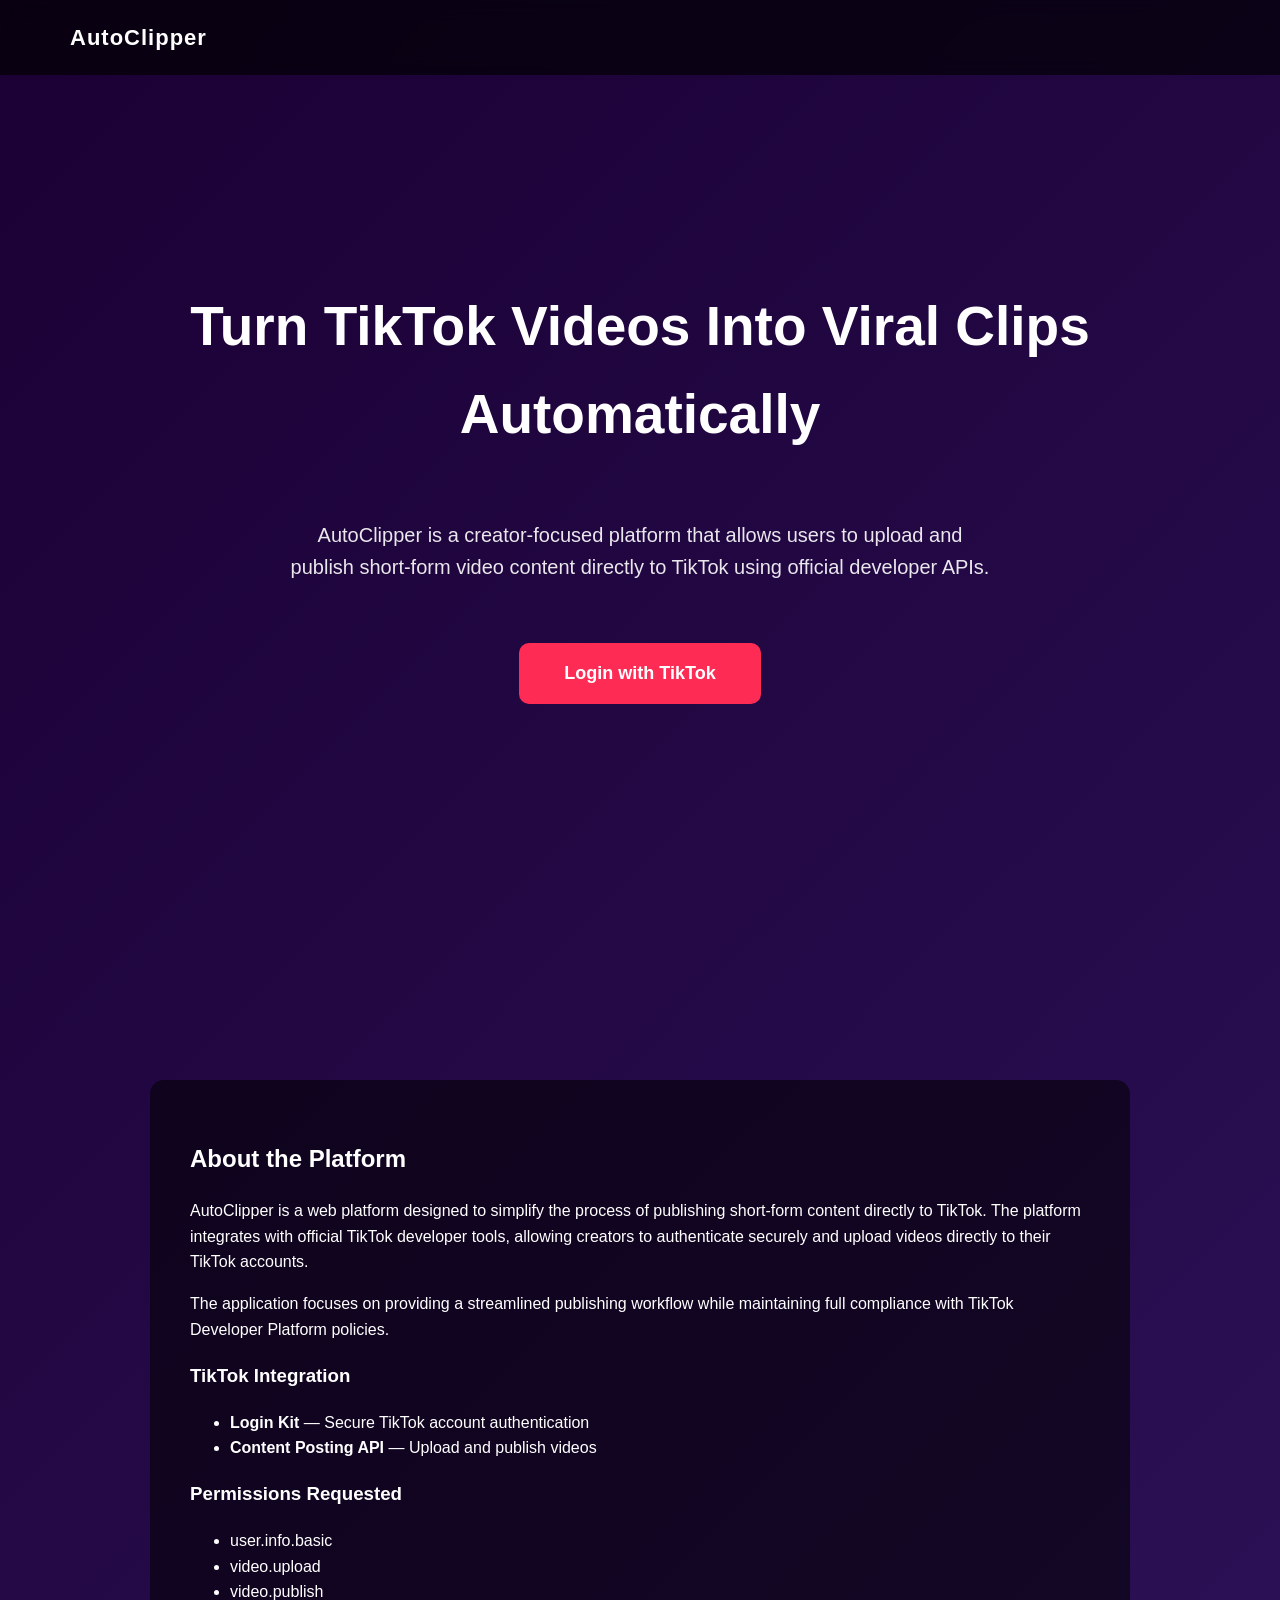
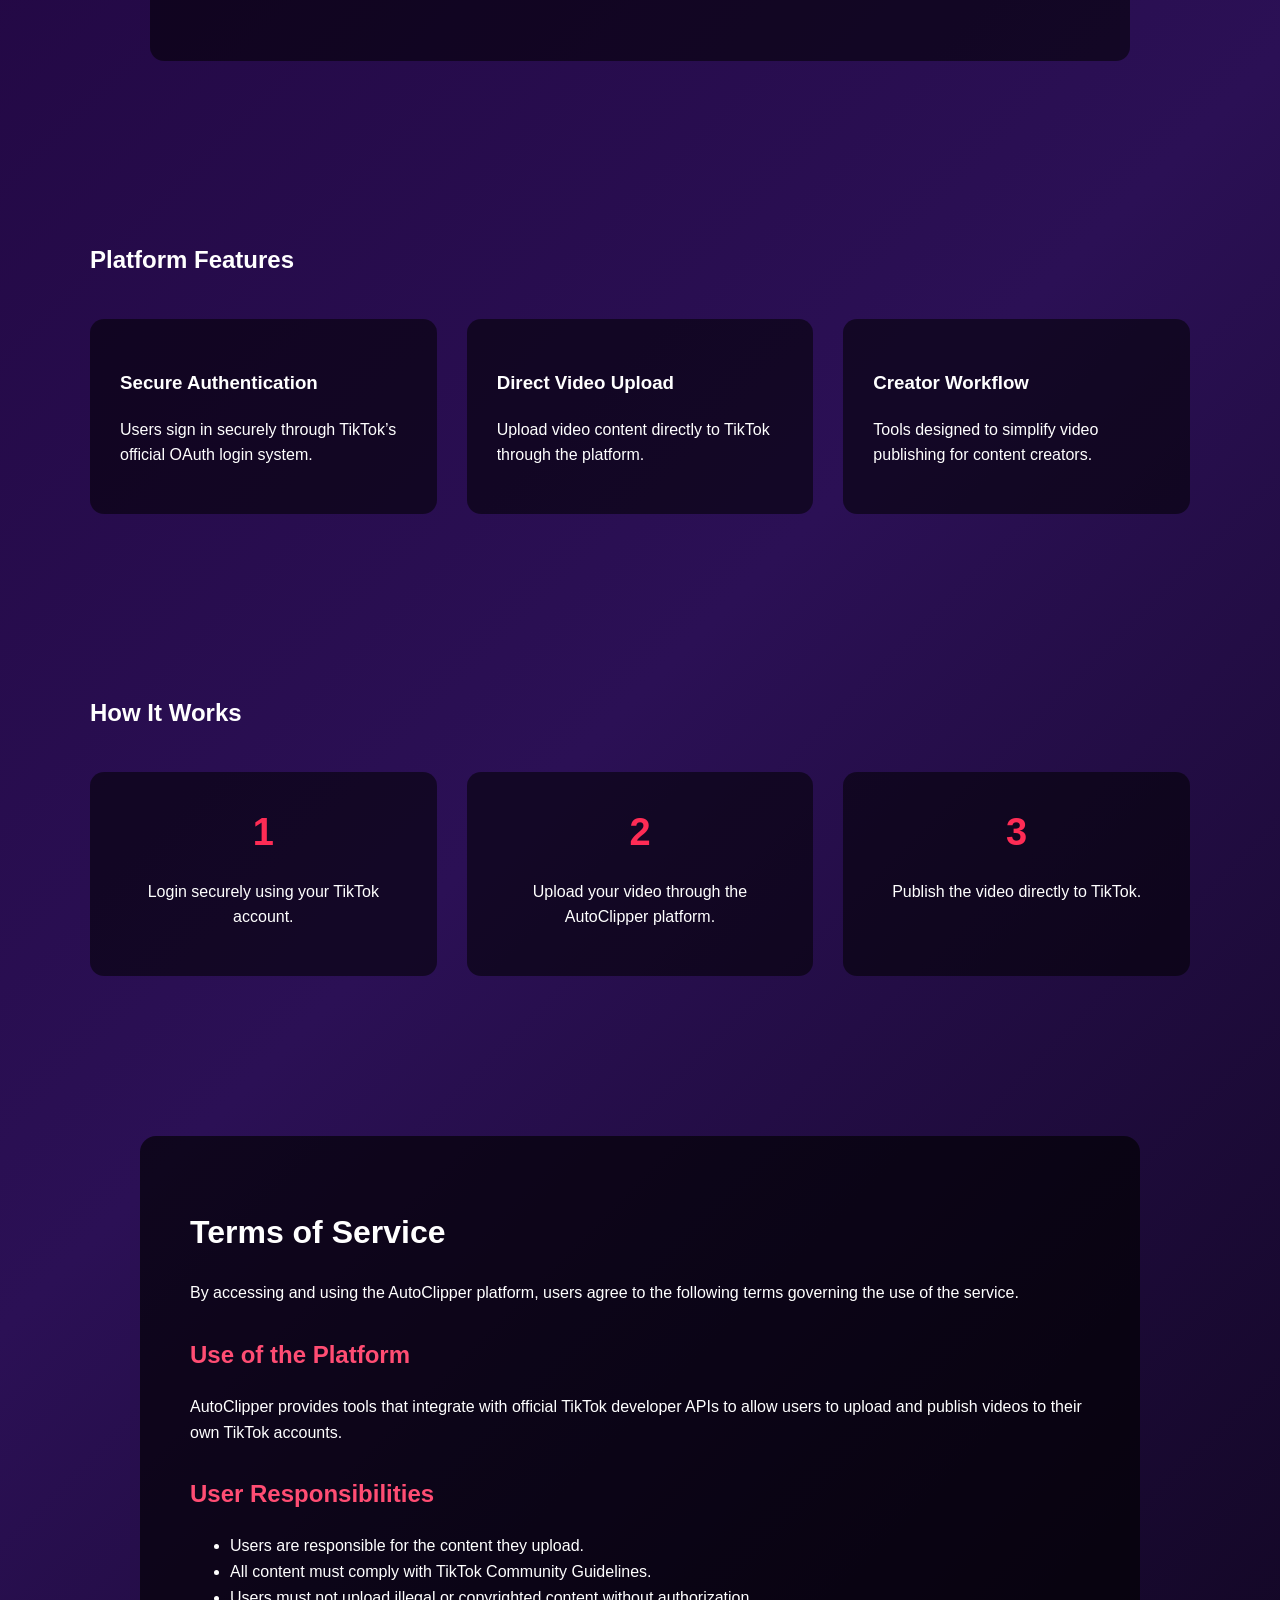
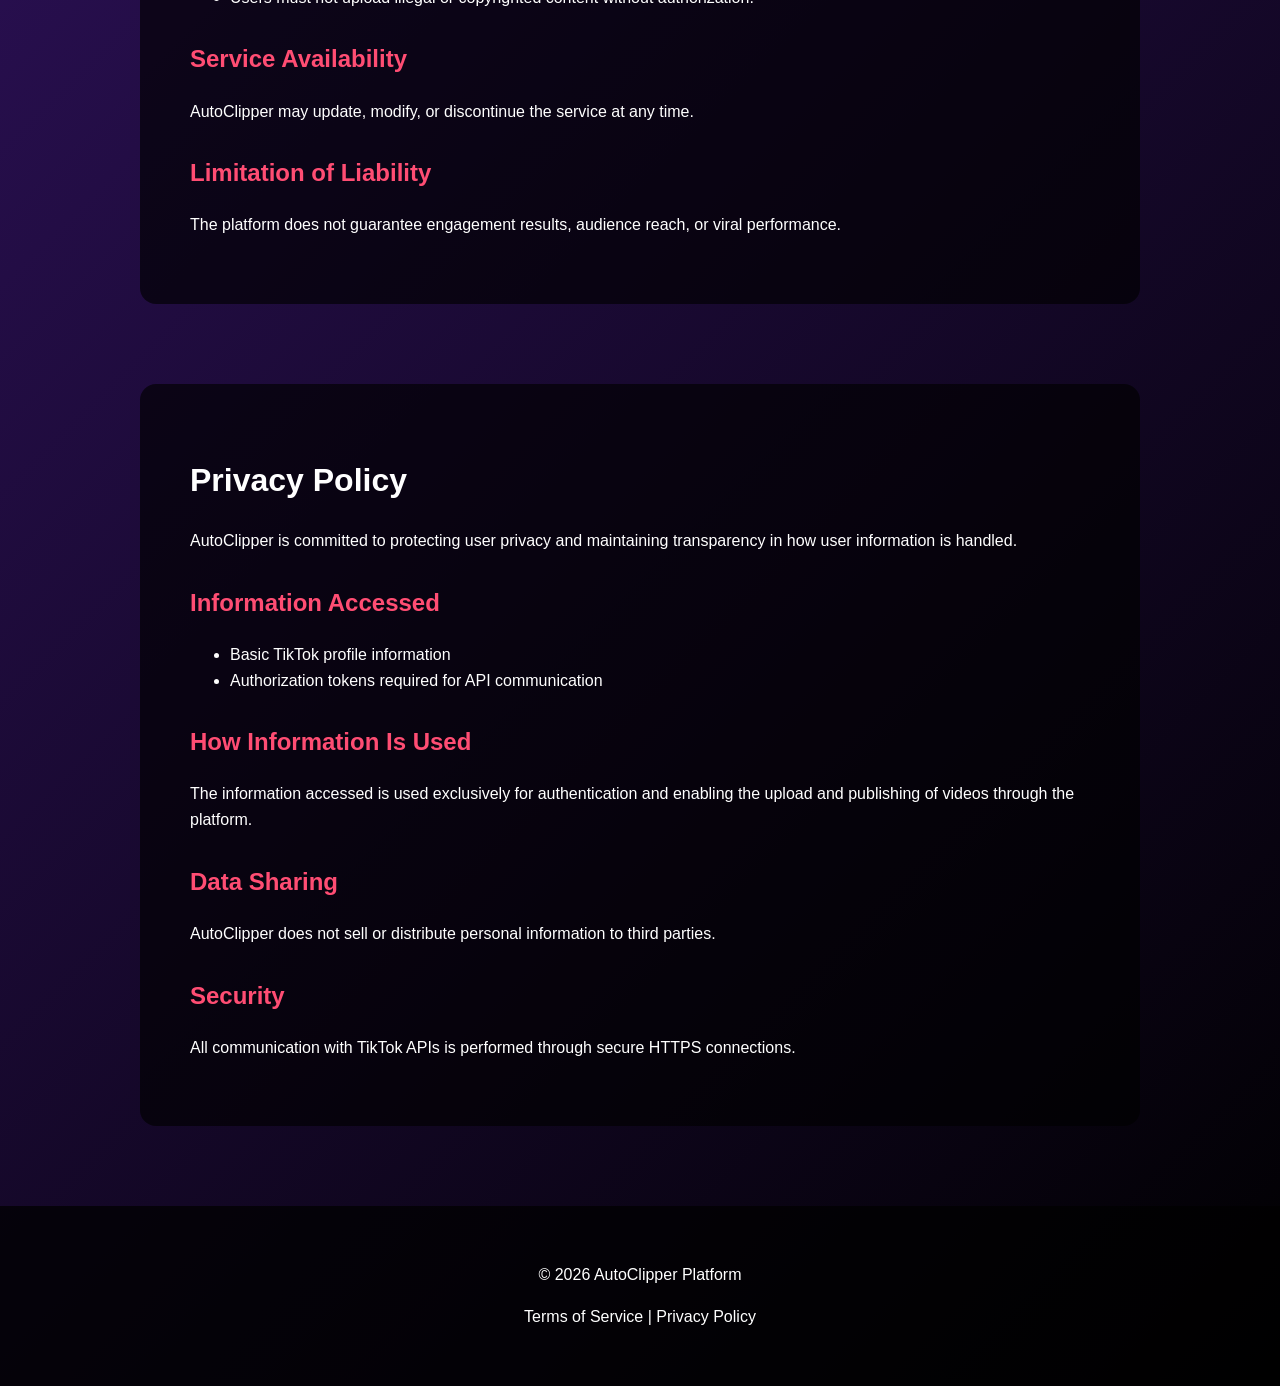
==== commit a97ac1bb: "the modified in file index" ====
--- a/index.html
+++ b/index.html
@@ -27,7 +27,7 @@
 display:flex;
 justify-content:space-between;
 align-items:center;
-padding:20px 80px;
+padding:20px 70px;
 background:rgba(0,0,0,0.65);
 backdrop-filter:blur(10px);
 z-index:1000;
@@ -42,9 +42,7 @@
 nav a{
 color:white;
 text-decoration:none;
-margin-left:25px;
 font-weight:500;
-cursor:pointer;
 }
 
 nav a:hover{
@@ -54,17 +52,17 @@
 /* HERO */
 
 .hero{
-min-height:100vh;
+height:100vh;
 display:flex;
 flex-direction:column;
 justify-content:center;
 align-items:center;
 text-align:center;
-padding:120px 20px 60px 20px;
+padding:20px;
 }
 
 .hero h1{
-font-size:54px;
+font-size:55px;
 max-width:900px;
 }
 
@@ -92,28 +90,19 @@
 transform:scale(1.05);
 }
 
-/* CARD */
-
-.card{
-background:rgba(0,0,0,0.55);
-padding:40px;
-border-radius:16px;
-max-width:900px;
-margin:auto;
-margin-top:60px;
-}
-
-/* GRID */
+/* CONTAINER */
 
 .container{
 max-width:1100px;
 margin:auto;
-padding:60px 20px;
-}
+padding:80px 20px;
+}
+
+/* FEATURES */
 
 .features{
 display:grid;
-grid-template-columns:repeat(auto-fit,minmax(260px,1fr));
+grid-template-columns:repeat(auto-fit,minmax(250px,1fr));
 gap:30px;
 margin-top:40px;
 }
@@ -121,14 +110,14 @@
 .feature{
 background:rgba(0,0,0,0.55);
 padding:30px;
-border-radius:16px;
+border-radius:14px;
 }
 
 /* STEPS */
 
 .steps{
 display:grid;
-grid-template-columns:repeat(auto-fit,minmax(260px,1fr));
+grid-template-columns:repeat(auto-fit,minmax(250px,1fr));
 gap:30px;
 margin-top:40px;
 }
@@ -136,26 +125,28 @@
 .step{
 background:rgba(0,0,0,0.55);
 padding:30px;
-border-radius:16px;
+border-radius:14px;
 text-align:center;
 }
 
 .step-number{
-font-size:36px;
+font-size:38px;
 font-weight:bold;
 color:#fe2c55;
 }
 
+/* INFO BOX */
+
+.info-box{
+max-width:900px;
+margin:auto;
+background:rgba(0,0,0,0.55);
+padding:40px;
+border-radius:14px;
+margin-top:60px;
+}
+
 /* LEGAL */
-
-.page{
-display:none;
-padding-top:120px;
-}
-
-.page.active{
-display:block;
-}
 
 .legal{
 max-width:900px;
@@ -163,11 +154,12 @@
 background:rgba(0,0,0,0.65);
 padding:50px;
 border-radius:16px;
+margin-top:80px;
 }
 
 .legal h2{
 color:#ff4d73;
-margin-top:40px;
+margin-top:30px;
 }
 
 /* FOOTER */
@@ -180,7 +172,8 @@
 }
 
 footer a{
-cursor:pointer;
+color:white;
+text-decoration:none;
 }
 
 footer a:hover{
@@ -195,50 +188,55 @@
 
 <nav>
 
-<div class="logo">AutoClipper App</div>
+<div class="logo">AutoClipper</div>
 
 <div>
-<a onclick="showPage('home')">Home</a>
-
+<a href="#">Home</a>
 </div>
 
 </nav>
 
-
-<!-- HOME -->
-
-<div id="home" class="page active">
+<!-- HERO -->
 
 <section class="hero">
 
 <h1>Turn TikTok Videos Into Viral Clips Automatically</h1>
 
 <p>
-AutoClipper helps creators automate the process of publishing short-form content directly to TikTok using official developer APIs.
+AutoClipper is a creator-focused platform that allows users to upload and publish short-form video content directly to TikTok using official developer APIs.
 </p>
 
 <a class="tiktok-btn"
 href="https://www.tiktok.com/v2/auth/authorize/?client_key=aw5hxji3xptu7r10Y&scope=user.info.basic,video.publish,video.upload&response_type=code&redirect_uri=https://pabonfelipe22-eng.github.io/Autoclipperalfaone/callback&state=123">
+
 Login with TikTok
+
 </a>
 
-<div class="card">
+</section>
+
+
+<!-- ABOUT -->
+
+<div class="container">
+
+<div class="info-box">
 
 <h2>About the Platform</h2>
 
 <p>
-AutoClipper is a creator-focused web platform designed to streamline the process of uploading and publishing short-form videos directly to TikTok. The application integrates with official TikTok developer services to provide a secure and automated publishing workflow.
-</p>
-
-<p>
-By leveraging TikTok’s official APIs, the platform allows authenticated users to upload video content and publish it directly to their TikTok accounts while maintaining full compliance with TikTok Developer Platform policies.
+AutoClipper is a web platform designed to simplify the process of publishing short-form content directly to TikTok. The platform integrates with official TikTok developer tools, allowing creators to authenticate securely and upload videos directly to their TikTok accounts.
+</p>
+
+<p>
+The application focuses on providing a streamlined publishing workflow while maintaining full compliance with TikTok Developer Platform policies.
 </p>
 
 <h3>TikTok Integration</h3>
 
 <ul>
-<li><b>Login Kit</b> — Secure OAuth authentication with TikTok accounts.</li>
-<li><b>Content Posting API</b> — Enables automated uploading and publishing of video content.</li>
+<li><b>Login Kit</b> — Secure TikTok account authentication</li>
+<li><b>Content Posting API</b> — Upload and publish videos</li>
 </ul>
 
 <h3>Permissions Requested</h3>
@@ -251,7 +249,10 @@
 
 </div>
 
-</section>
+</div>
+
+
+<!-- FEATURES -->
 
 <div class="container">
 
@@ -260,96 +261,46 @@
 <div class="features">
 
 <div class="feature">
-<h3>Automated Uploading</h3>
-<p>Upload content directly to TikTok through official developer APIs.</p>
+<h3>Secure Authentication</h3>
+<p>Users sign in securely through TikTok’s official OAuth login system.</p>
 </div>
 
 <div class="feature">
-<h3>Publishing Workflow</h3>
-<p>Creators can manage their publishing process through an automated interface.</p>
+<h3>Direct Video Upload</h3>
+<p>Upload video content directly to TikTok through the platform.</p>
 </div>
 
 <div class="feature">
-<h3>Creator Tools</h3>
-<p>Tools designed to help creators manage and distribute content efficiently.</p>
-</div>
-
-</div>
-
-
-<h2 style="margin-top:80px;">How It Works</h2>
+<h3>Creator Workflow</h3>
+<p>Tools designed to simplify video publishing for content creators.</p>
+</div>
+
+</div>
+
+</div>
+
+
+<!-- HOW IT WORKS -->
+
+<div class="container">
+
+<h2>How It Works</h2>
 
 <div class="steps">
 
 <div class="step">
 <div class="step-number">1</div>
-<p>Authenticate securely using TikTok Login Kit.</p>
+<p>Login securely using your TikTok account.</p>
 </div>
 
 <div class="step">
 <div class="step-number">2</div>
-<p>Upload video content through the AutoClipper platform.</p>
+<p>Upload your video through the AutoClipper platform.</p>
 </div>
 
 <div class="step">
 <div class="step-number">3</div>
-<p>Publish videos directly to TikTok using the Content Posting API.</p>
-</div>
-
-</div>
-
-</div>
-
-
-<div class="container">
-
-<h2>Data Security</h2>
-
-<div class="feature">
-
-<p>
-AutoClipper prioritizes the protection of user data. Authentication is handled through TikTok’s secure OAuth system, ensuring that user credentials are never stored or accessed directly by the platform.
-</p>
-
-<p>
-All API interactions occur through secure HTTPS communication channels and follow TikTok’s official developer security standards.
-</p>
-
-</div>
-
-
-<h2 style="margin-top:60px;">Developer Compliance</h2>
-
-<div class="feature">
-
-<p>
-The AutoClipper platform is built in accordance with TikTok Developer Platform policies and guidelines. The application only requests permissions that are strictly necessary for its intended functionality.
-</p>
-
-<p>
-The platform does not access private user data beyond the permissions explicitly granted by the user through TikTok’s authorization system.
-</p>
-
-</div>
-
-
-<h2 style="margin-top:60px;">API Usage Transparency</h2>
-
-<div class="feature">
-
-<p>
-AutoClipper uses the following official TikTok developer services:
-</p>
-
-<ul>
-<li>TikTok Login Kit</li>
-<li>TikTok Content Posting API</li>
-</ul>
-
-<p>
-These APIs are used solely to enable authentication and allow users to upload and publish video content to their own TikTok accounts.
-</p>
-
+<p>Publish the video directly to TikTok.</p>
 </div>
 
 </div>
@@ -359,63 +310,51 @@
 
 <!-- TERMS -->
 
-<div id="terms" class="page">
-
 <div class="legal">
 
 <h1>Terms of Service</h1>
 
 <p>
-By accessing or using AutoClipper, users agree to comply with the following terms and conditions governing the use of the platform.
-</p>
-
-<h2>Use of Service</h2>
-
-<p>
-AutoClipper provides tools that integrate with TikTok developer APIs to allow users to upload and publish content to their own TikTok accounts.
+By accessing and using the AutoClipper platform, users agree to the following terms governing the use of the service.
+</p>
+
+<h2>Use of the Platform</h2>
+
+<p>
+AutoClipper provides tools that integrate with official TikTok developer APIs to allow users to upload and publish videos to their own TikTok accounts.
 </p>
 
 <h2>User Responsibilities</h2>
 
 <ul>
 <li>Users are responsible for the content they upload.</li>
-<li>Content must comply with TikTok Community Guidelines.</li>
-<li>Users must not upload illegal or copyrighted material without authorization.</li>
+<li>All content must comply with TikTok Community Guidelines.</li>
+<li>Users must not upload illegal or copyrighted content without authorization.</li>
 </ul>
 
 <h2>Service Availability</h2>
 
 <p>
-The platform is provided as a web utility and may be modified, suspended, or discontinued at any time without prior notice.
+AutoClipper may update, modify, or discontinue the service at any time.
 </p>
 
 <h2>Limitation of Liability</h2>
 
 <p>
-AutoClipper does not guarantee performance outcomes such as reach, engagement, or viral success.
-</p>
-
-<h2>Updates to Terms</h2>
-
-<p>
-These terms may be updated periodically to reflect platform changes or regulatory requirements.
-</p>
-
-</div>
+The platform does not guarantee engagement results, audience reach, or viral performance.
+</p>
 
 </div>
 
 
 <!-- PRIVACY -->
 
-<div id="privacy" class="page">
-
 <div class="legal">
 
 <h1>Privacy Policy</h1>
 
 <p>
-AutoClipper is committed to protecting user privacy and maintaining transparency regarding data usage.
+AutoClipper is committed to protecting user privacy and maintaining transparency in how user information is handled.
 </p>
 
 <h2>Information Accessed</h2>
@@ -428,28 +367,20 @@
 <h2>How Information Is Used</h2>
 
 <p>
-The information accessed is used exclusively for authentication and enabling the uploading and publishing of videos through the platform.
+The information accessed is used exclusively for authentication and enabling the upload and publishing of videos through the platform.
 </p>
 
 <h2>Data Sharing</h2>
 
 <p>
-AutoClipper does not sell, rent, or distribute personal information to third parties.
+AutoClipper does not sell or distribute personal information to third parties.
 </p>
 
 <h2>Security</h2>
 
 <p>
-Security measures are implemented to protect user data and ensure secure API communication.
-</p>
-
-<h2>Policy Updates</h2>
-
-<p>
-This Privacy Policy may be updated periodically to remain compliant with platform and regulatory standards.
-</p>
-
-</div>
+All communication with TikTok APIs is performed through secure HTTPS connections.
+</p>
 
 </div>
 
@@ -459,28 +390,10 @@
 <p>© 2026 AutoClipper Platform</p>
 
 <p>
-<a onclick="showPage('terms')">Terms of Service</a> |
-<a onclick="showPage('privacy')">Privacy Policy</a>
+Terms of Service | Privacy Policy
 </p>
 
 </footer>
-
-
-<script>
-
-function showPage(page){
-
-document.querySelectorAll(".page").forEach(p=>{
-p.classList.remove("active")
-})
-
-document.getElementById(page).classList.add("active")
-
-window.scrollTo({top:0,behavior:"smooth"})
-
-}
-
-</script>
 
 </body>
 </html>
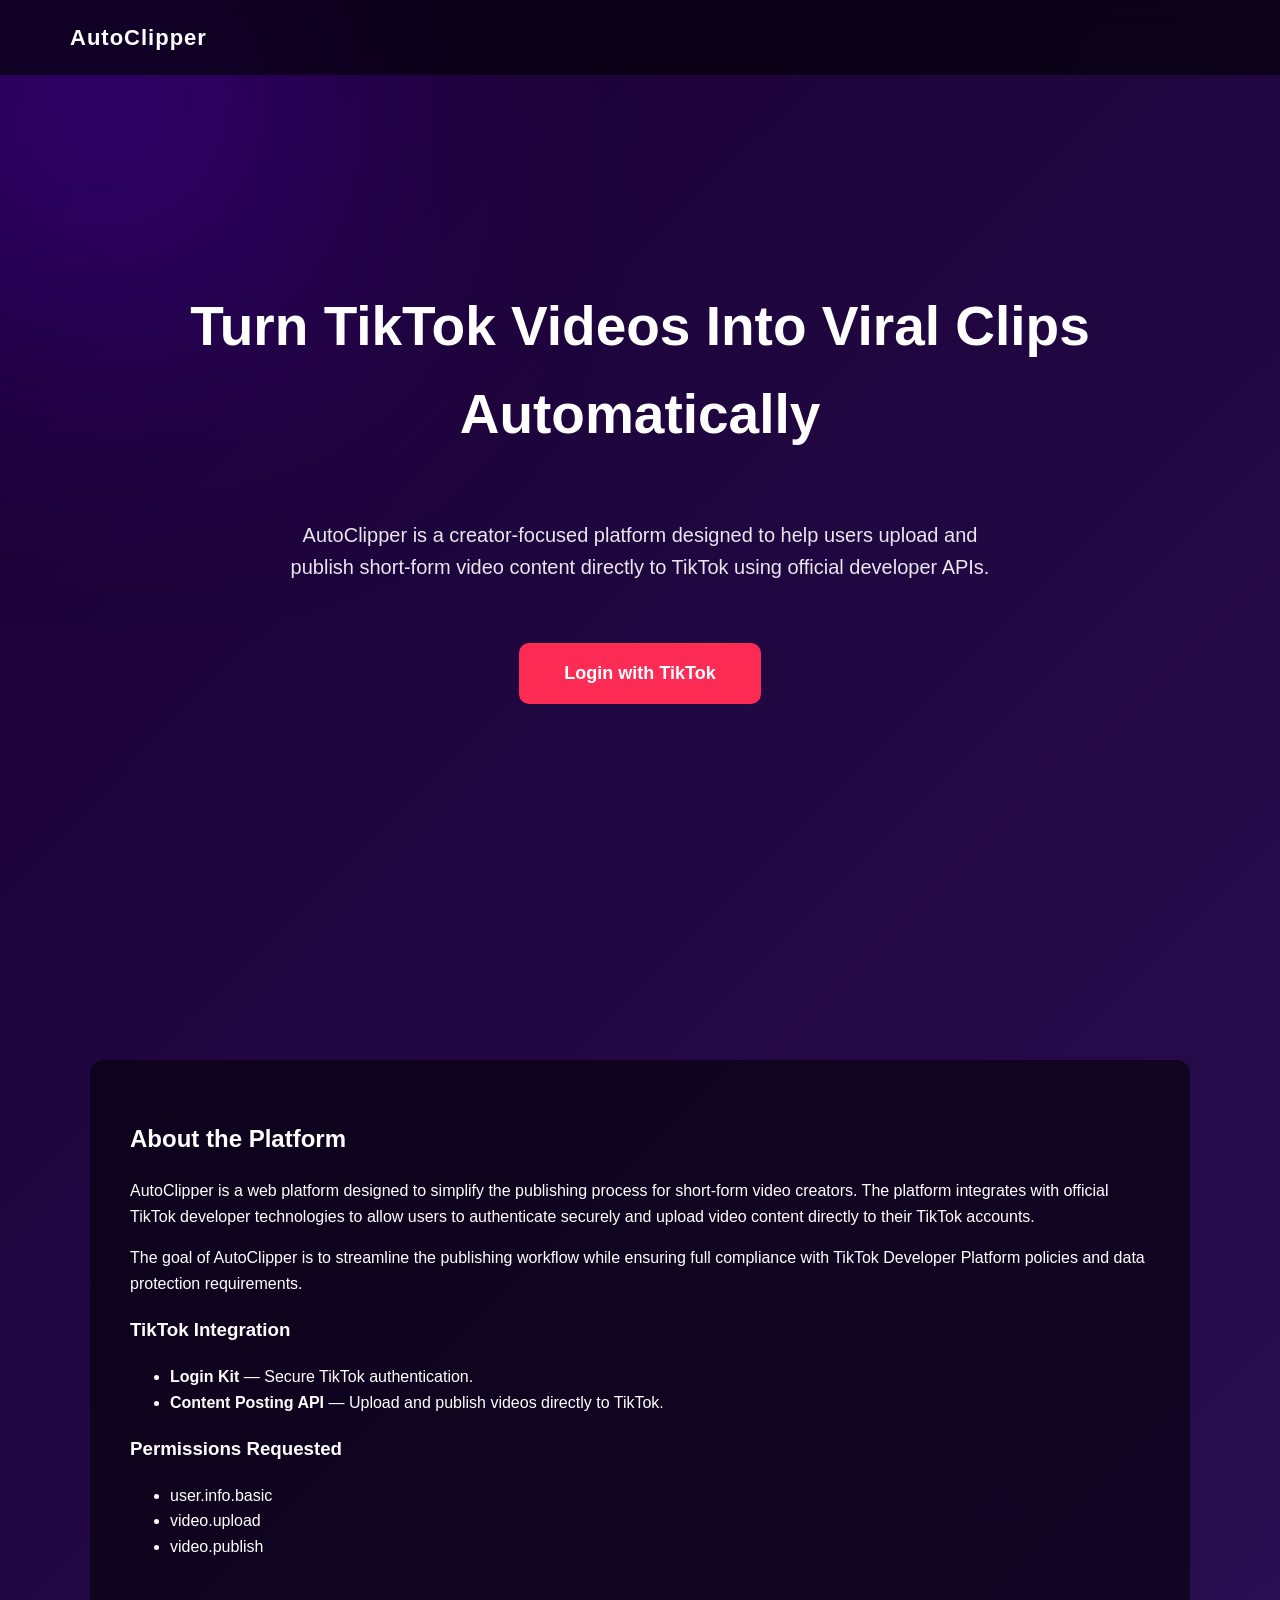
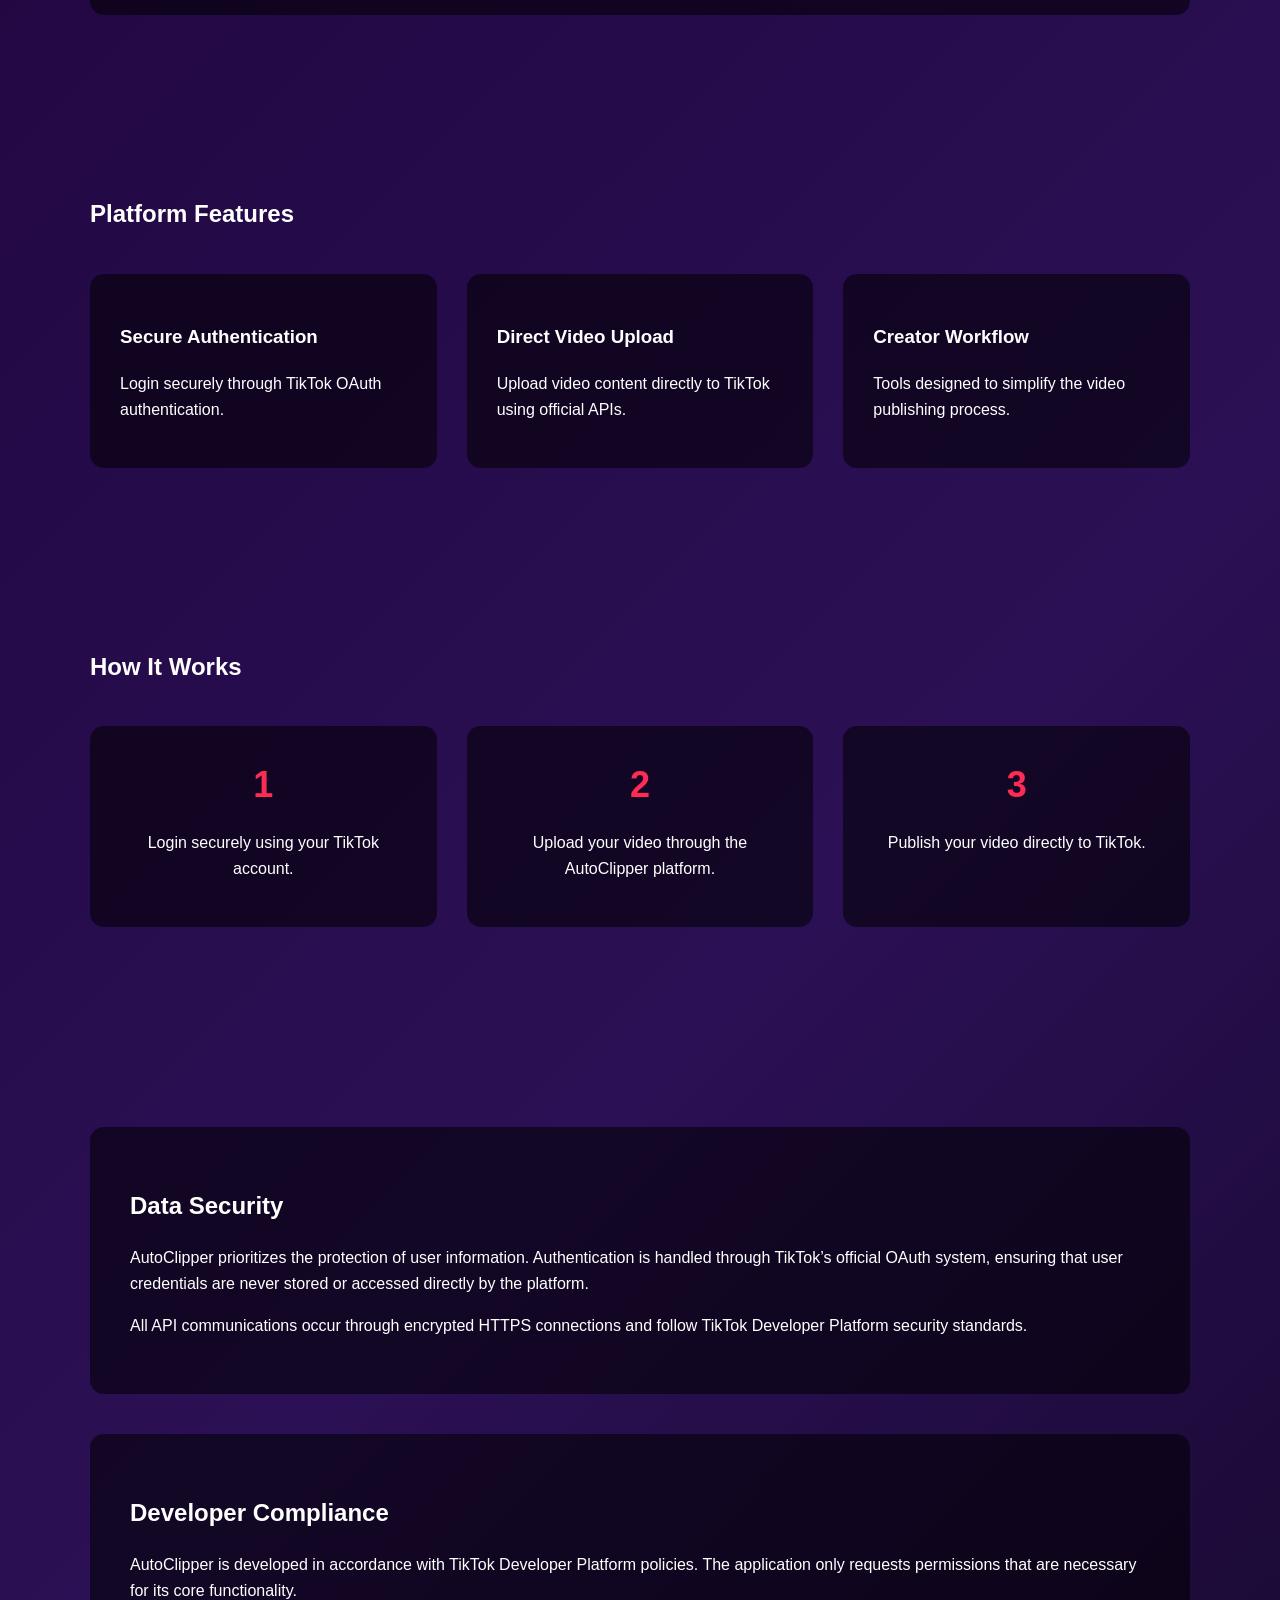
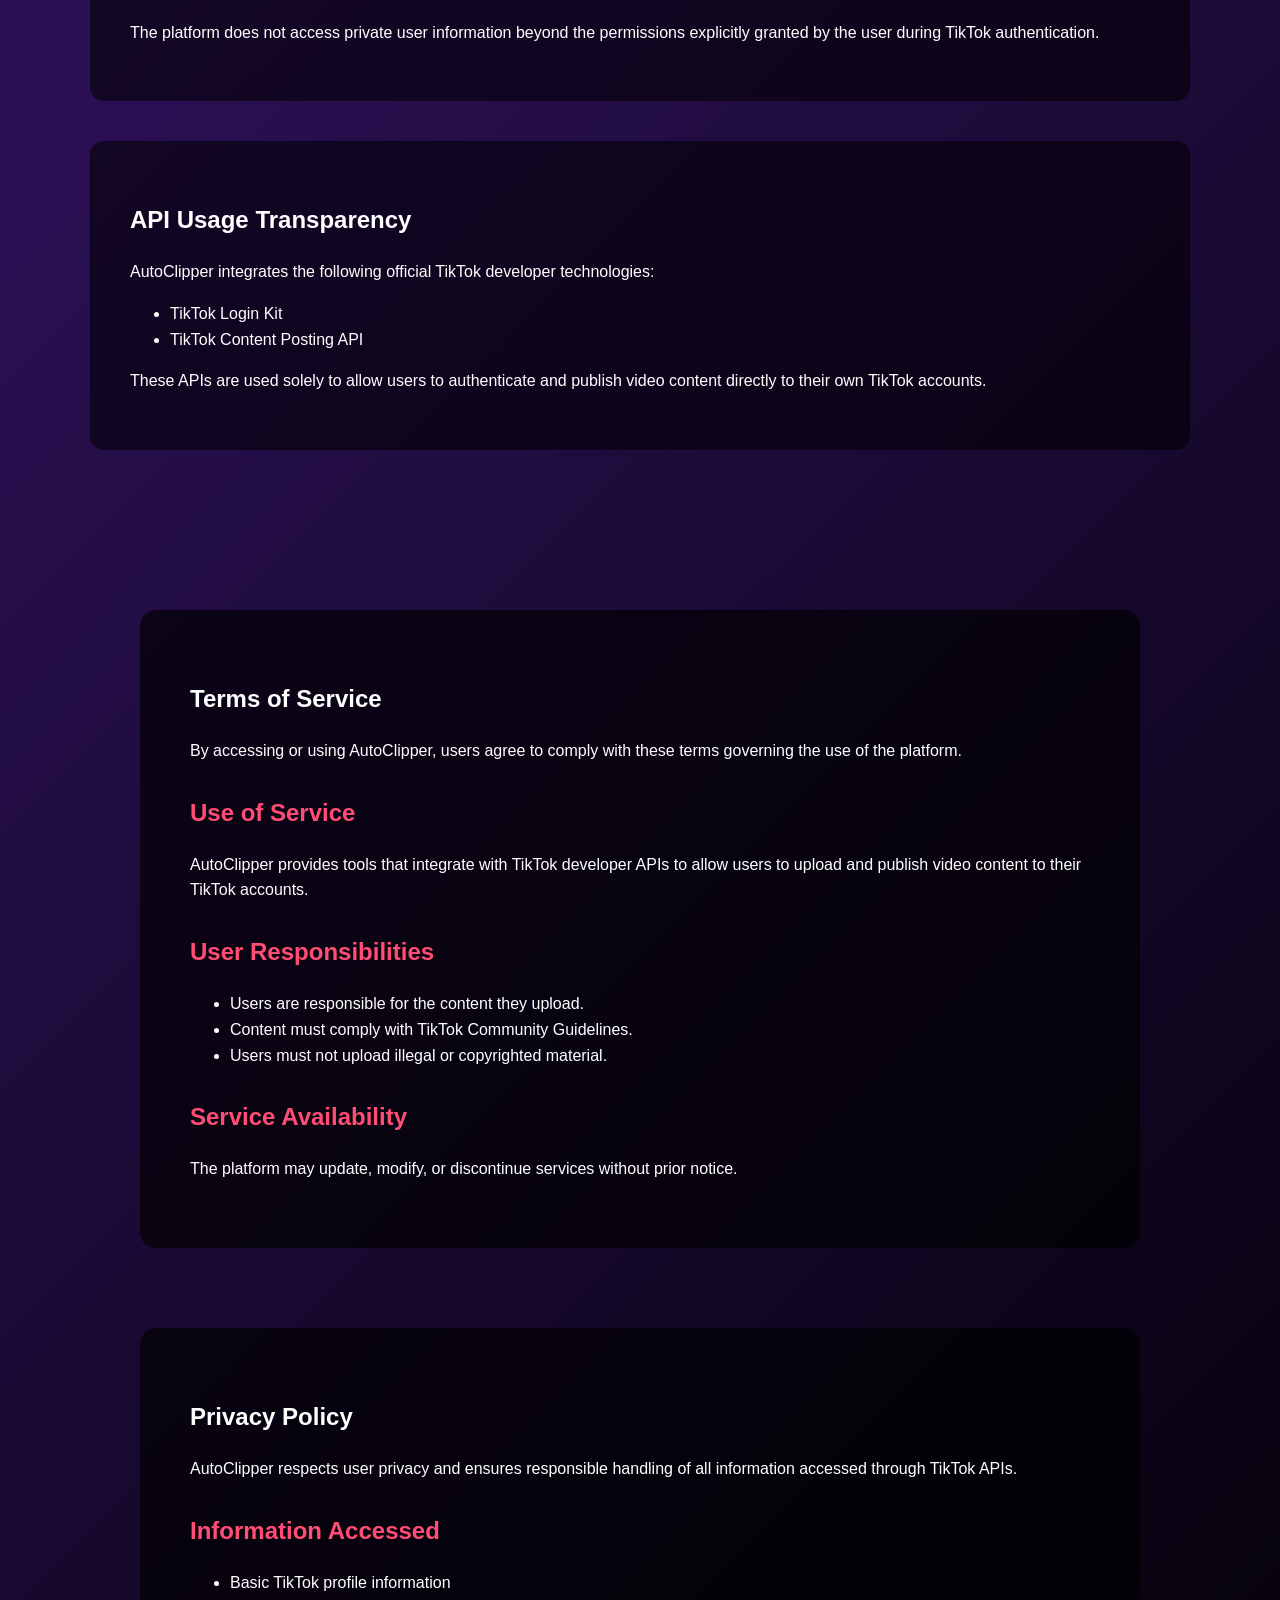
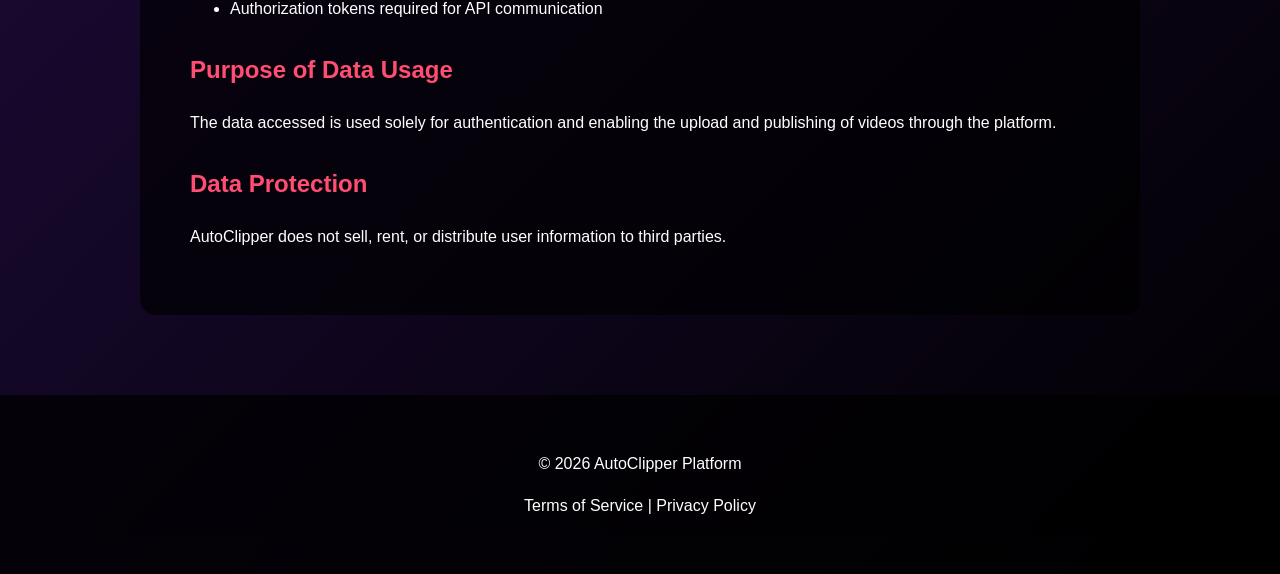
==== commit 2443ed00: "the final in the file" ====
--- a/index.html
+++ b/index.html
@@ -16,6 +16,21 @@
 background:linear-gradient(135deg,#1a0033,#2b1055,#000000);
 color:white;
 line-height:1.6;
+scroll-behavior:smooth;
+}
+
+/* glow background */
+
+body::before{
+content:"";
+position:fixed;
+top:-200px;
+left:-200px;
+width:600px;
+height:600px;
+background:radial-gradient(circle,#6a00ff55,transparent);
+filter:blur(120px);
+z-index:-1;
 }
 
 /* NAVBAR */
@@ -28,7 +43,7 @@
 justify-content:space-between;
 align-items:center;
 padding:20px 70px;
-background:rgba(0,0,0,0.65);
+background:rgba(0,0,0,0.6);
 backdrop-filter:blur(10px);
 z-index:1000;
 }
@@ -90,12 +105,21 @@
 transform:scale(1.05);
 }
 
-/* CONTAINER */
+/* CONTAINERS */
 
 .container{
 max-width:1100px;
 margin:auto;
 padding:80px 20px;
+}
+
+/* BOX */
+
+.box{
+background:rgba(0,0,0,0.55);
+padding:40px;
+border-radius:14px;
+margin-top:40px;
 }
 
 /* FEATURES */
@@ -130,20 +154,9 @@
 }
 
 .step-number{
-font-size:38px;
+font-size:36px;
 font-weight:bold;
 color:#fe2c55;
-}
-
-/* INFO BOX */
-
-.info-box{
-max-width:900px;
-margin:auto;
-background:rgba(0,0,0,0.55);
-padding:40px;
-border-radius:14px;
-margin-top:60px;
 }
 
 /* LEGAL */
@@ -174,6 +187,7 @@
 footer a{
 color:white;
 text-decoration:none;
+cursor:pointer;
 }
 
 footer a:hover{
@@ -191,19 +205,20 @@
 <div class="logo">AutoClipper</div>
 
 <div>
-<a href="#">Home</a>
+<a href="#home">Home</a>
 </div>
 
 </nav>
 
+
 <!-- HERO -->
 
-<section class="hero">
+<section id="home" class="hero">
 
 <h1>Turn TikTok Videos Into Viral Clips Automatically</h1>
 
 <p>
-AutoClipper is a creator-focused platform that allows users to upload and publish short-form video content directly to TikTok using official developer APIs.
+AutoClipper is a creator-focused platform designed to help users upload and publish short-form video content directly to TikTok using official developer APIs.
 </p>
 
 <a class="tiktok-btn"
@@ -220,23 +235,23 @@
 
 <div class="container">
 
-<div class="info-box">
+<div class="box">
 
 <h2>About the Platform</h2>
 
 <p>
-AutoClipper is a web platform designed to simplify the process of publishing short-form content directly to TikTok. The platform integrates with official TikTok developer tools, allowing creators to authenticate securely and upload videos directly to their TikTok accounts.
-</p>
-
-<p>
-The application focuses on providing a streamlined publishing workflow while maintaining full compliance with TikTok Developer Platform policies.
+AutoClipper is a web platform designed to simplify the publishing process for short-form video creators. The platform integrates with official TikTok developer technologies to allow users to authenticate securely and upload video content directly to their TikTok accounts.
+</p>
+
+<p>
+The goal of AutoClipper is to streamline the publishing workflow while ensuring full compliance with TikTok Developer Platform policies and data protection requirements.
 </p>
 
 <h3>TikTok Integration</h3>
 
 <ul>
-<li><b>Login Kit</b> — Secure TikTok account authentication</li>
-<li><b>Content Posting API</b> — Upload and publish videos</li>
+<li><b>Login Kit</b> — Secure TikTok authentication.</li>
+<li><b>Content Posting API</b> — Upload and publish videos directly to TikTok.</li>
 </ul>
 
 <h3>Permissions Requested</h3>
@@ -262,17 +277,17 @@
 
 <div class="feature">
 <h3>Secure Authentication</h3>
-<p>Users sign in securely through TikTok’s official OAuth login system.</p>
+<p>Login securely through TikTok OAuth authentication.</p>
 </div>
 
 <div class="feature">
 <h3>Direct Video Upload</h3>
-<p>Upload video content directly to TikTok through the platform.</p>
+<p>Upload video content directly to TikTok using official APIs.</p>
 </div>
 
 <div class="feature">
 <h3>Creator Workflow</h3>
-<p>Tools designed to simplify video publishing for content creators.</p>
+<p>Tools designed to simplify the video publishing process.</p>
 </div>
 
 </div>
@@ -300,8 +315,62 @@
 
 <div class="step">
 <div class="step-number">3</div>
-<p>Publish the video directly to TikTok.</p>
-</div>
+<p>Publish your video directly to TikTok.</p>
+</div>
+
+</div>
+
+</div>
+
+
+<!-- SECURITY -->
+
+<div class="container">
+
+<div class="box">
+
+<h2>Data Security</h2>
+
+<p>
+AutoClipper prioritizes the protection of user information. Authentication is handled through TikTok’s official OAuth system, ensuring that user credentials are never stored or accessed directly by the platform.
+</p>
+
+<p>
+All API communications occur through encrypted HTTPS connections and follow TikTok Developer Platform security standards.
+</p>
+
+</div>
+
+<div class="box">
+
+<h2>Developer Compliance</h2>
+
+<p>
+AutoClipper is developed in accordance with TikTok Developer Platform policies. The application only requests permissions that are necessary for its core functionality.
+</p>
+
+<p>
+The platform does not access private user information beyond the permissions explicitly granted by the user during TikTok authentication.
+</p>
+
+</div>
+
+<div class="box">
+
+<h2>API Usage Transparency</h2>
+
+<p>
+AutoClipper integrates the following official TikTok developer technologies:
+</p>
+
+<ul>
+<li>TikTok Login Kit</li>
+<li>TikTok Content Posting API</li>
+</ul>
+
+<p>
+These APIs are used solely to allow users to authenticate and publish video content directly to their own TikTok accounts.
+</p>
 
 </div>
 
@@ -310,51 +379,45 @@
 
 <!-- TERMS -->
 
-<div class="legal">
+<section id="terms" class="legal">
 
 <h1>Terms of Service</h1>
 
 <p>
-By accessing and using the AutoClipper platform, users agree to the following terms governing the use of the service.
-</p>
-
-<h2>Use of the Platform</h2>
-
-<p>
-AutoClipper provides tools that integrate with official TikTok developer APIs to allow users to upload and publish videos to their own TikTok accounts.
+By accessing or using AutoClipper, users agree to comply with these terms governing the use of the platform.
+</p>
+
+<h2>Use of Service</h2>
+
+<p>
+AutoClipper provides tools that integrate with TikTok developer APIs to allow users to upload and publish video content to their TikTok accounts.
 </p>
 
 <h2>User Responsibilities</h2>
 
 <ul>
 <li>Users are responsible for the content they upload.</li>
-<li>All content must comply with TikTok Community Guidelines.</li>
-<li>Users must not upload illegal or copyrighted content without authorization.</li>
+<li>Content must comply with TikTok Community Guidelines.</li>
+<li>Users must not upload illegal or copyrighted material.</li>
 </ul>
 
 <h2>Service Availability</h2>
 
 <p>
-AutoClipper may update, modify, or discontinue the service at any time.
-</p>
-
-<h2>Limitation of Liability</h2>
-
-<p>
-The platform does not guarantee engagement results, audience reach, or viral performance.
-</p>
-
-</div>
+The platform may update, modify, or discontinue services without prior notice.
+</p>
+
+</section>
 
 
 <!-- PRIVACY -->
 
-<div class="legal">
+<section id="privacy" class="legal">
 
 <h1>Privacy Policy</h1>
 
 <p>
-AutoClipper is committed to protecting user privacy and maintaining transparency in how user information is handled.
+AutoClipper respects user privacy and ensures responsible handling of all information accessed through TikTok APIs.
 </p>
 
 <h2>Information Accessed</h2>
@@ -364,25 +427,19 @@
 <li>Authorization tokens required for API communication</li>
 </ul>
 
-<h2>How Information Is Used</h2>
-
-<p>
-The information accessed is used exclusively for authentication and enabling the upload and publishing of videos through the platform.
-</p>
-
-<h2>Data Sharing</h2>
-
-<p>
-AutoClipper does not sell or distribute personal information to third parties.
-</p>
-
-<h2>Security</h2>
-
-<p>
-All communication with TikTok APIs is performed through secure HTTPS connections.
-</p>
-
-</div>
+<h2>Purpose of Data Usage</h2>
+
+<p>
+The data accessed is used solely for authentication and enabling the upload and publishing of videos through the platform.
+</p>
+
+<h2>Data Protection</h2>
+
+<p>
+AutoClipper does not sell, rent, or distribute user information to third parties.
+</p>
+
+</section>
 
 
 <footer>
@@ -390,7 +447,8 @@
 <p>© 2026 AutoClipper Platform</p>
 
 <p>
-Terms of Service | Privacy Policy
+<a href="#terms">Terms of Service</a> |
+<a href="#privacy">Privacy Policy</a>
 </p>
 
 </footer>
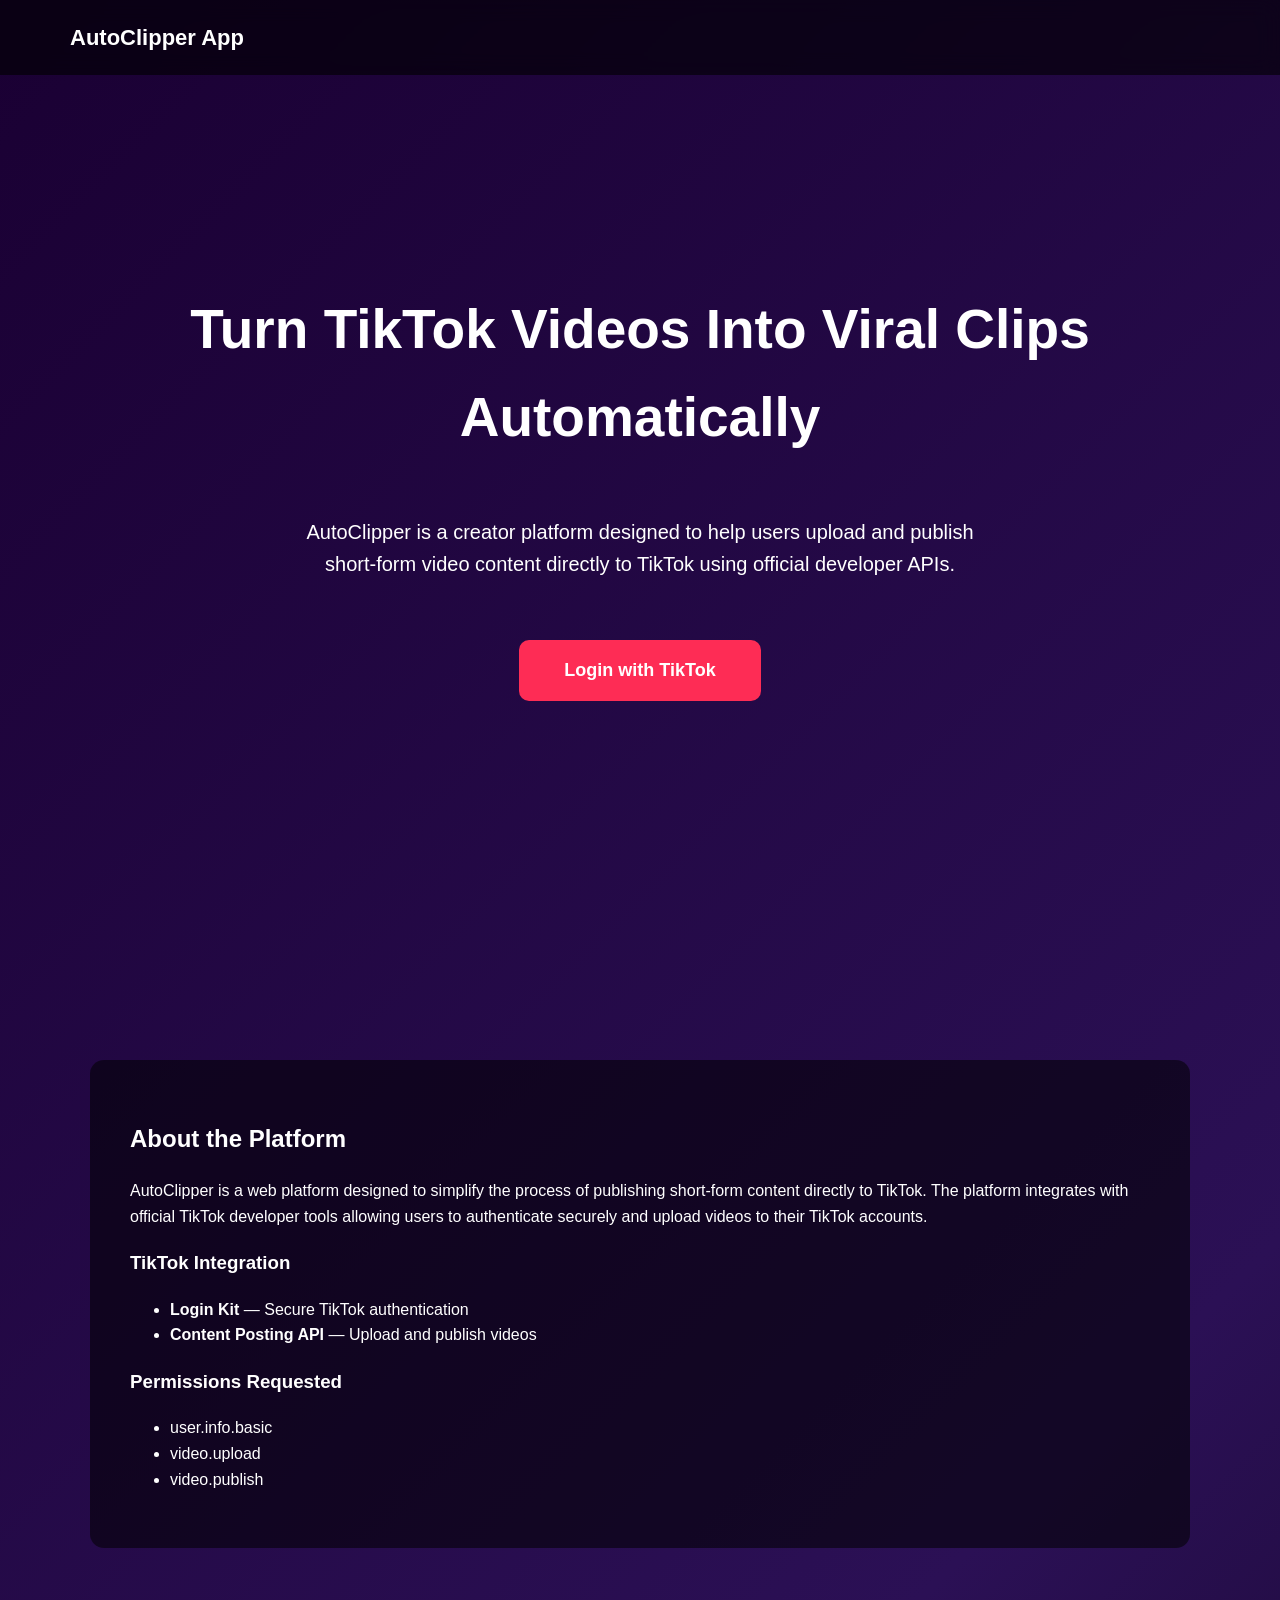
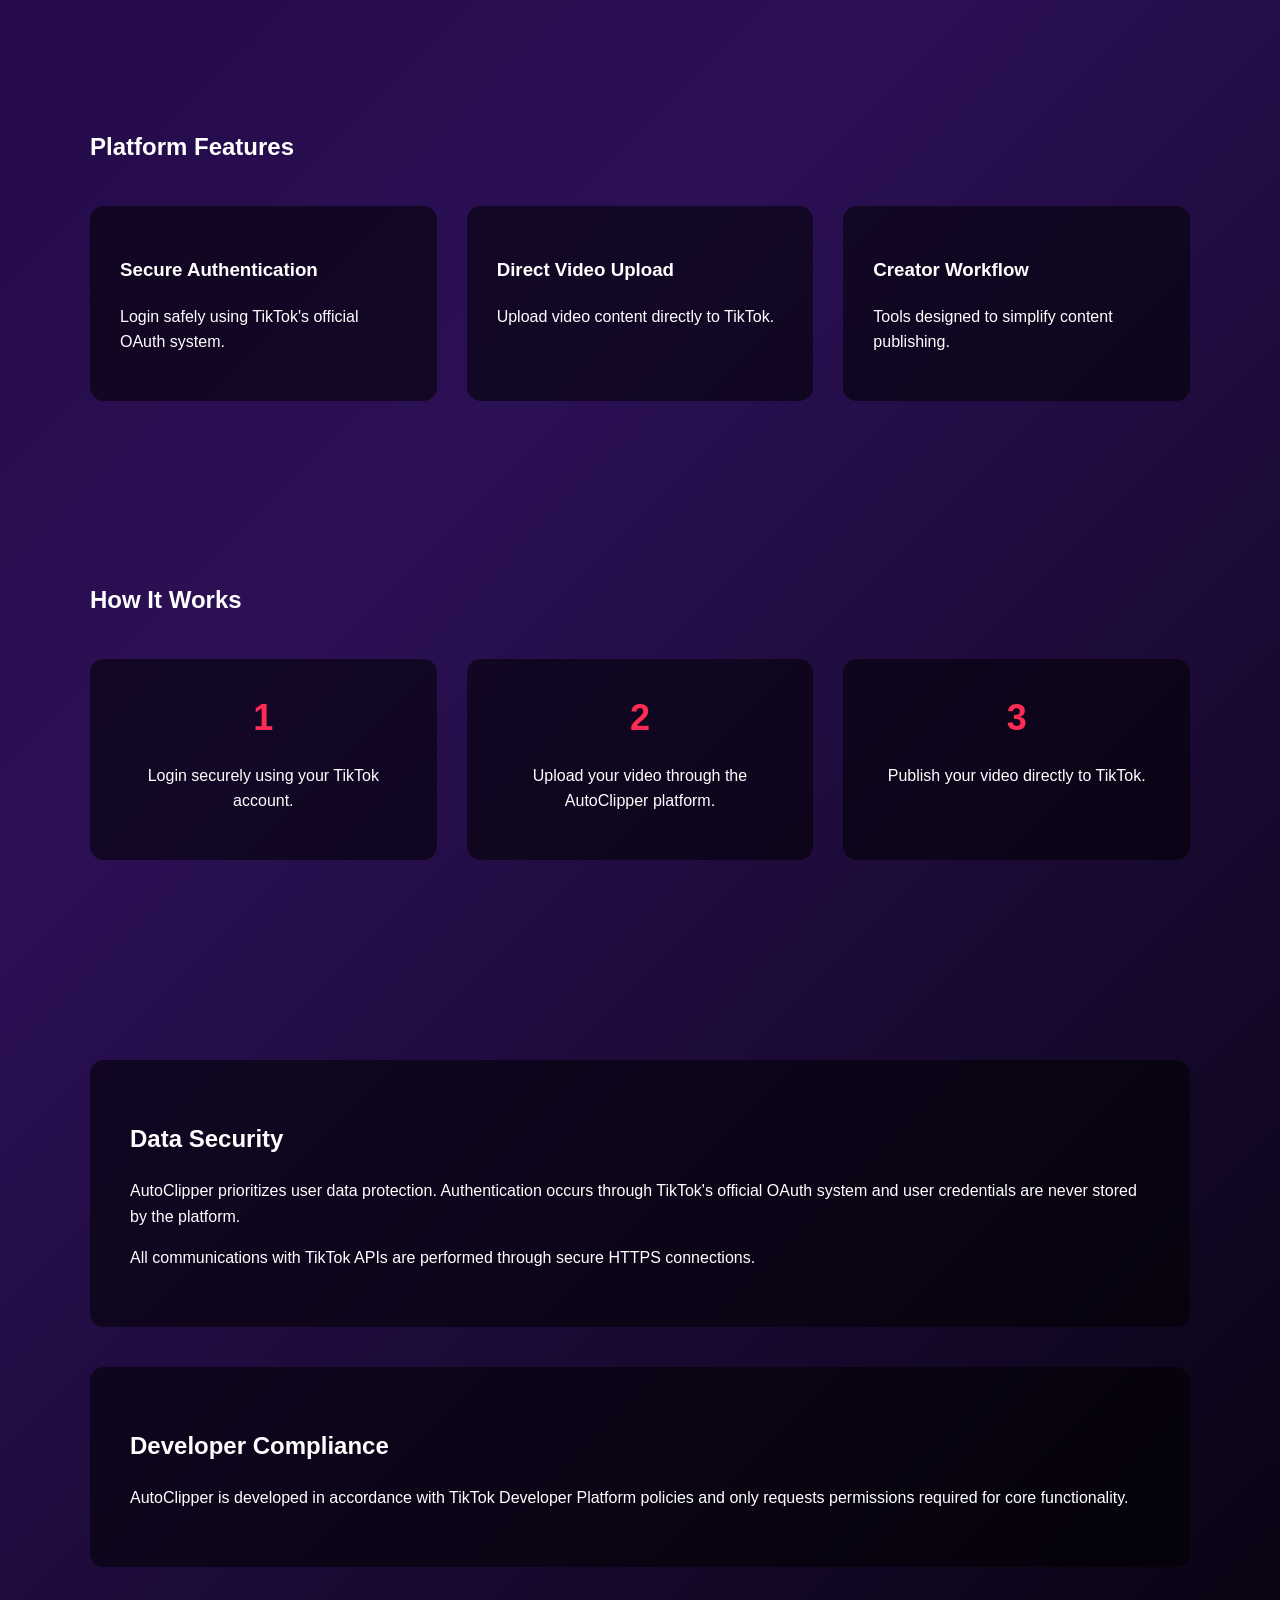
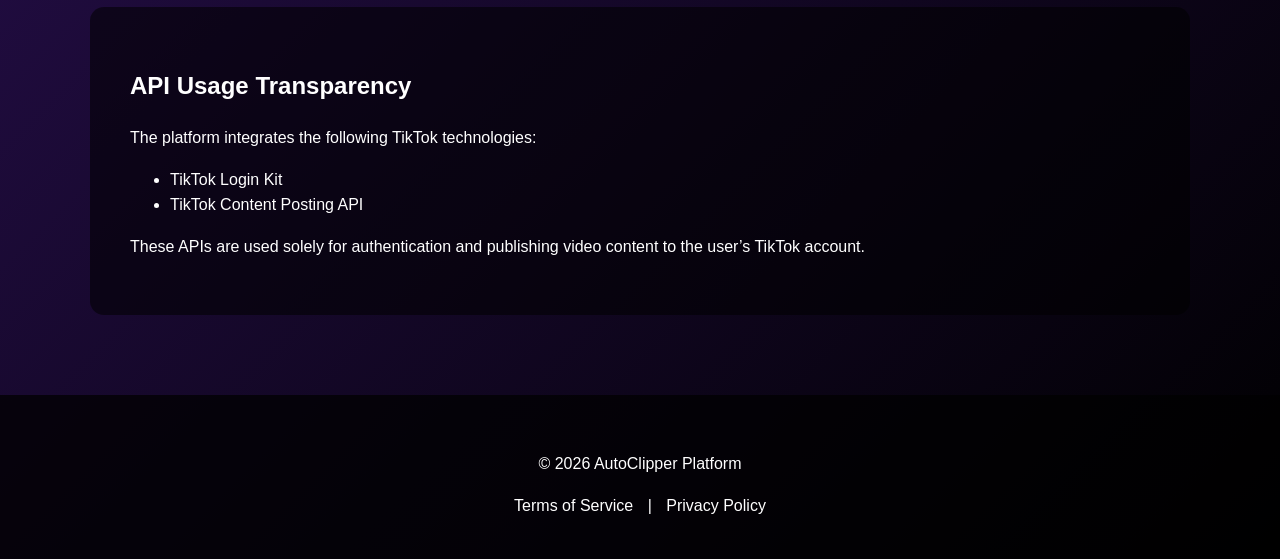
==== commit be1bef36: "ew modifiedin the file" ====
--- a/index.html
+++ b/index.html
@@ -6,7 +6,7 @@
 <meta charset="UTF-8">
 <meta name="viewport" content="width=device-width, initial-scale=1.0">
 
-<title>AutoClipper Platform</title>
+<title>AutoClipper App</title>
 
 <style>
 
@@ -16,21 +16,6 @@
 background:linear-gradient(135deg,#1a0033,#2b1055,#000000);
 color:white;
 line-height:1.6;
-scroll-behavior:smooth;
-}
-
-/* glow background */
-
-body::before{
-content:"";
-position:fixed;
-top:-200px;
-left:-200px;
-width:600px;
-height:600px;
-background:radial-gradient(circle,#6a00ff55,transparent);
-filter:blur(120px);
-z-index:-1;
 }
 
 /* NAVBAR */
@@ -51,17 +36,6 @@
 .logo{
 font-size:22px;
 font-weight:bold;
-letter-spacing:1px;
-}
-
-nav a{
-color:white;
-text-decoration:none;
-font-weight:500;
-}
-
-nav a:hover{
-color:#ff4d73;
 }
 
 /* HERO */
@@ -84,8 +58,7 @@
 .hero p{
 font-size:20px;
 max-width:700px;
-opacity:0.9;
-margin-top:15px;
+margin-top:10px;
 }
 
 .tiktok-btn{
@@ -97,12 +70,10 @@
 color:white;
 text-decoration:none;
 font-weight:bold;
-transition:0.3s;
 }
 
 .tiktok-btn:hover{
 background:#ff4d73;
-transform:scale(1.05);
 }
 
 /* CONTAINERS */
@@ -159,35 +130,18 @@
 color:#fe2c55;
 }
 
-/* LEGAL */
-
-.legal{
-max-width:900px;
-margin:auto;
-background:rgba(0,0,0,0.65);
-padding:50px;
-border-radius:16px;
-margin-top:80px;
-}
-
-.legal h2{
-color:#ff4d73;
-margin-top:30px;
-}
-
 /* FOOTER */
 
 footer{
 text-align:center;
 padding:40px;
-margin-top:80px;
 background:rgba(0,0,0,0.75);
 }
 
 footer a{
 color:white;
 text-decoration:none;
-cursor:pointer;
+margin:0 10px;
 }
 
 footer a:hover{
@@ -201,28 +155,21 @@
 <body>
 
 <nav>
-
-<div class="logo">AutoClipper</div>
-
-<div>
-<a href="#home">Home</a>
-</div>
-
+<div class="logo">AutoClipper App</div>
 </nav>
 
-
 <!-- HERO -->
 
-<section id="home" class="hero">
+<section class="hero">
 
 <h1>Turn TikTok Videos Into Viral Clips Automatically</h1>
 
 <p>
-AutoClipper is a creator-focused platform designed to help users upload and publish short-form video content directly to TikTok using official developer APIs.
+AutoClipper is a creator platform designed to help users upload and publish short-form video content directly to TikTok using official developer APIs.
 </p>
 
 <a class="tiktok-btn"
-href="https://www.tiktok.com/v2/auth/authorize/?client_key=aw5hxji3xptu7r10Y&scope=user.info.basic,video.publish,video.upload&response_type=code&redirect_uri=https://pabonfelipe22-eng.github.io/Autoclipperalfaone/callback&state=123">
+href="https://www.tiktok.com/v2/auth/authorize/?client_key=aw5hxji3xptu7r10Y&scope=user.info.basic,video.publish,video.upload&response_type=code&redirect_uri=https://pabonfelipe22-eng.github.io/Autoclipperalfaone/&state=123">
 
 Login with TikTok
 
@@ -230,7 +177,6 @@
 
 </section>
 
-
 <!-- ABOUT -->
 
 <div class="container">
@@ -240,18 +186,14 @@
 <h2>About the Platform</h2>
 
 <p>
-AutoClipper is a web platform designed to simplify the publishing process for short-form video creators. The platform integrates with official TikTok developer technologies to allow users to authenticate securely and upload video content directly to their TikTok accounts.
-</p>
-
-<p>
-The goal of AutoClipper is to streamline the publishing workflow while ensuring full compliance with TikTok Developer Platform policies and data protection requirements.
+AutoClipper is a web platform designed to simplify the process of publishing short-form content directly to TikTok. The platform integrates with official TikTok developer tools allowing users to authenticate securely and upload videos to their TikTok accounts.
 </p>
 
 <h3>TikTok Integration</h3>
 
 <ul>
-<li><b>Login Kit</b> — Secure TikTok authentication.</li>
-<li><b>Content Posting API</b> — Upload and publish videos directly to TikTok.</li>
+<li><b>Login Kit</b> — Secure TikTok authentication</li>
+<li><b>Content Posting API</b> — Upload and publish videos</li>
 </ul>
 
 <h3>Permissions Requested</h3>
@@ -266,7 +208,6 @@
 
 </div>
 
-
 <!-- FEATURES -->
 
 <div class="container">
@@ -277,23 +218,22 @@
 
 <div class="feature">
 <h3>Secure Authentication</h3>
-<p>Login securely through TikTok OAuth authentication.</p>
+<p>Login safely using TikTok's official OAuth system.</p>
 </div>
 
 <div class="feature">
 <h3>Direct Video Upload</h3>
-<p>Upload video content directly to TikTok using official APIs.</p>
+<p>Upload video content directly to TikTok.</p>
 </div>
 
 <div class="feature">
 <h3>Creator Workflow</h3>
-<p>Tools designed to simplify the video publishing process.</p>
-</div>
-
-</div>
-
-</div>
-
+<p>Tools designed to simplify content publishing.</p>
+</div>
+
+</div>
+
+</div>
 
 <!-- HOW IT WORKS -->
 
@@ -322,7 +262,6 @@
 
 </div>
 
-
 <!-- SECURITY -->
 
 <div class="container">
@@ -332,11 +271,11 @@
 <h2>Data Security</h2>
 
 <p>
-AutoClipper prioritizes the protection of user information. Authentication is handled through TikTok’s official OAuth system, ensuring that user credentials are never stored or accessed directly by the platform.
-</p>
-
-<p>
-All API communications occur through encrypted HTTPS connections and follow TikTok Developer Platform security standards.
+AutoClipper prioritizes user data protection. Authentication occurs through TikTok's official OAuth system and user credentials are never stored by the platform.
+</p>
+
+<p>
+All communications with TikTok APIs are performed through secure HTTPS connections.
 </p>
 
 </div>
@@ -346,11 +285,7 @@
 <h2>Developer Compliance</h2>
 
 <p>
-AutoClipper is developed in accordance with TikTok Developer Platform policies. The application only requests permissions that are necessary for its core functionality.
-</p>
-
-<p>
-The platform does not access private user information beyond the permissions explicitly granted by the user during TikTok authentication.
+AutoClipper is developed in accordance with TikTok Developer Platform policies and only requests permissions required for core functionality.
 </p>
 
 </div>
@@ -360,7 +295,7 @@
 <h2>API Usage Transparency</h2>
 
 <p>
-AutoClipper integrates the following official TikTok developer technologies:
+The platform integrates the following TikTok technologies:
 </p>
 
 <ul>
@@ -369,87 +304,19 @@
 </ul>
 
 <p>
-These APIs are used solely to allow users to authenticate and publish video content directly to their own TikTok accounts.
-</p>
-
-</div>
-
-</div>
-
-
-<!-- TERMS -->
-
-<section id="terms" class="legal">
-
-<h1>Terms of Service</h1>
-
-<p>
-By accessing or using AutoClipper, users agree to comply with these terms governing the use of the platform.
-</p>
-
-<h2>Use of Service</h2>
-
-<p>
-AutoClipper provides tools that integrate with TikTok developer APIs to allow users to upload and publish video content to their TikTok accounts.
-</p>
-
-<h2>User Responsibilities</h2>
-
-<ul>
-<li>Users are responsible for the content they upload.</li>
-<li>Content must comply with TikTok Community Guidelines.</li>
-<li>Users must not upload illegal or copyrighted material.</li>
-</ul>
-
-<h2>Service Availability</h2>
-
-<p>
-The platform may update, modify, or discontinue services without prior notice.
-</p>
-
-</section>
-
-
-<!-- PRIVACY -->
-
-<section id="privacy" class="legal">
-
-<h1>Privacy Policy</h1>
-
-<p>
-AutoClipper respects user privacy and ensures responsible handling of all information accessed through TikTok APIs.
-</p>
-
-<h2>Information Accessed</h2>
-
-<ul>
-<li>Basic TikTok profile information</li>
-<li>Authorization tokens required for API communication</li>
-</ul>
-
-<h2>Purpose of Data Usage</h2>
-
-<p>
-The data accessed is used solely for authentication and enabling the upload and publishing of videos through the platform.
-</p>
-
-<h2>Data Protection</h2>
-
-<p>
-AutoClipper does not sell, rent, or distribute user information to third parties.
-</p>
-
-</section>
-
+These APIs are used solely for authentication and publishing video content to the user’s TikTok account.
+</p>
+
+</div>
+
+</div>
 
 <footer>
 
 <p>© 2026 AutoClipper Platform</p>
 
-<p>
-<a href="#terms">Terms of Service</a> |
-<a href="#privacy">Privacy Policy</a>
-</p>
+<a href="terms.html">Terms of Service</a> |
+<a href="privacy.html">Privacy Policy</a>
 
 </footer>
 
